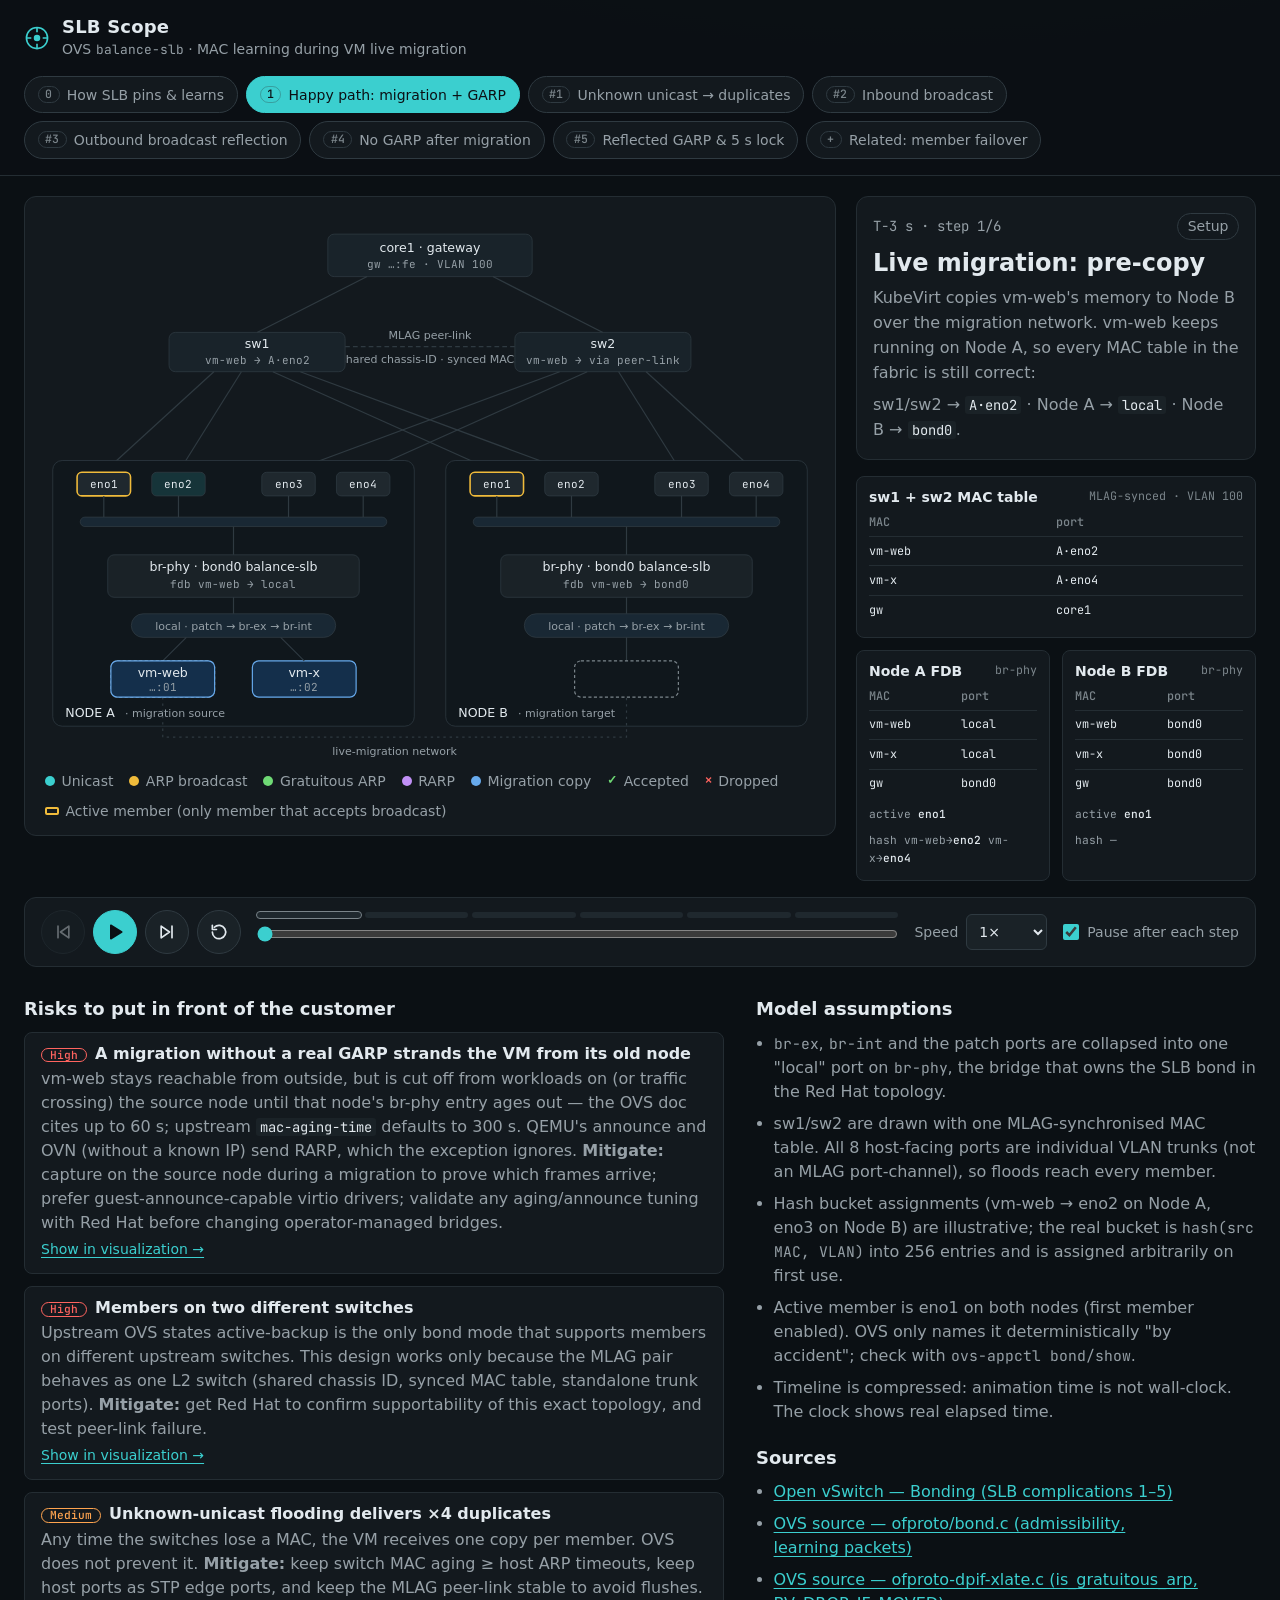
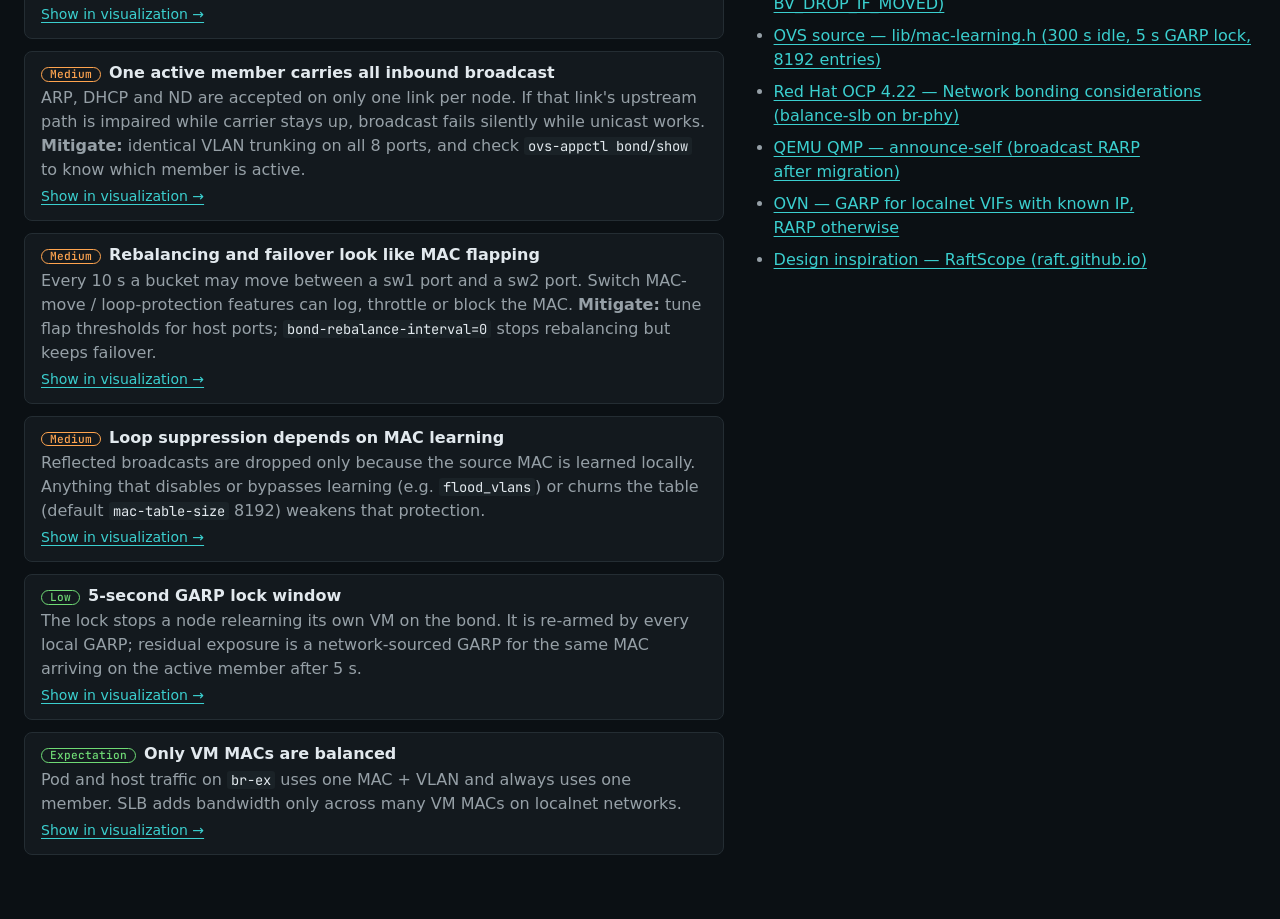
==== index.html @ 4802da5a "SLB Scope: OVS balance-slb MAC learning visualizer" ====
<!doctype html>
<html lang="en" data-theme="dark">
<head>
<meta charset="utf-8" />
<meta name="viewport" content="width=device-width, initial-scale=1" />
<title>SLB Scope — OVS balance-slb MAC learning during VM live migration</title>
<meta name="description" content="Step-through visualization of Open vSwitch balance-slb MAC learning across two MLAG switches and four bond members during a VM live migration, including every complication from the OVS bonding documentation." />
<link href="https://api.fontshare.com/v2/css?f[]=general-sans@400,500,600&display=swap" rel="stylesheet" />
<link rel="preconnect" href="https://fonts.googleapis.com" />
<link rel="preconnect" href="https://fonts.gstatic.com" crossorigin />
<link href="https://fonts.googleapis.com/css2?family=JetBrains+Mono:wght@400;500;600&display=swap" rel="stylesheet" />
<link rel="icon" href="data:," />
<link rel="stylesheet" href="./base.css" />
<link rel="stylesheet" href="./style.css" />
</head>
<body>
<a class="skip" href="#scope">Skip to visualization</a>
<header class="top">
  <div class="brand">
    <svg viewBox="0 0 32 32" width="26" height="26" aria-hidden="true"><circle cx="16" cy="16" r="13" fill="none" stroke="currentColor" stroke-width="2"/><circle cx="16" cy="16" r="4" fill="currentColor"/><path d="M16 3v6M16 23v6M3 16h6M23 16h6" stroke="currentColor" stroke-width="2"/></svg>
    <div>
      <div class="brand-name">SLB Scope</div>
      <div class="brand-sub">OVS <span class="mono">balance-slb</span> · MAC learning during VM live migration</div>
    </div>
  </div>
  <nav class="scen" id="scenarios" aria-label="Scenarios"></nav>
</header>

<main id="scope">
  <section class="stage">
    <div class="canvas-wrap">
      <div class="whatif" id="whatif" hidden>Hypothetical — what would happen without this safeguard</div>
      <svg id="topo" viewBox="0 0 1000 704" role="img" aria-labelledby="topoTitle">
        <title id="topoTitle">Two OpenShift nodes, each with a four-member OVS balance-slb bond. eno1 and eno2 connect to sw1, eno3 and eno4 connect to sw2. sw1 and sw2 are an MLAG pair uplinked to core1.</title>
        <g id="static"></g>
        <g id="dyn"></g>
      </svg>
      <div class="legend" aria-label="Legend">
        <span><i class="dot k-uni"></i>Unicast</span>
        <span><i class="dot k-bcast"></i>ARP broadcast</span>
        <span><i class="dot k-garp"></i>Gratuitous ARP</span>
        <span><i class="dot k-rarp"></i>RARP</span>
        <span><i class="dot k-mig"></i>Migration copy</span>
        <span><i class="mk ok">✓</i>Accepted</span>
        <span><i class="mk drop">✕</i>Dropped</span>
        <span><i class="act"></i>Active member (only member that accepts broadcast)</span>
      </div>
    </div>

    <aside class="side">
      <div class="narr" aria-live="polite">
        <div class="narr-head">
          <span class="clock mono" id="clock">T+0.000 s</span>
          <span class="docref" id="docref"></span>
        </div>
        <h2 id="stepTitle">—</h2>
        <div id="stepBody" class="stepBody"></div>
        <div id="decision" class="decision"></div>
      </div>
      <div class="tables" id="tables"></div>
    </aside>
  </section>

  <section class="transport" aria-label="Playback controls">
    <div class="btns">
      <button id="prev" class="ib" aria-label="Previous step" title="Previous step (←)"><svg viewBox="0 0 24 24"><path d="M6 5v14M19 5l-10 7 10 7z"/></svg></button>
      <button id="play" class="ib main" aria-label="Play" title="Play / pause (space)"><svg viewBox="0 0 24 24" id="playIcon"><path d="M7 4l13 8-13 8z"/></svg></button>
      <button id="next" class="ib" aria-label="Next step" title="Next step (→)"><svg viewBox="0 0 24 24"><path d="M18 5v14M5 5l10 7-10 7z"/></svg></button>
      <button id="restart" class="ib" aria-label="Restart scenario" title="Restart"><svg viewBox="0 0 24 24"><path d="M4 12a8 8 0 1 0 2.4-5.7M4 4v5h5"/></svg></button>
    </div>
    <div class="track-wrap">
      <div class="track" id="track"></div>
      <input type="range" id="scrub" min="0" max="1000" value="0" step="1" aria-label="Timeline" />
    </div>
    <div class="opts">
      <label class="sel"><span>Speed</span>
        <select id="speed"><option value="0.25">0.25×</option><option value="0.5">0.5×</option><option value="1" selected>1×</option><option value="2">2×</option></select>
      </label>
      <label class="chk"><input type="checkbox" id="hold" checked /> <span>Pause after each step</span></label>
    </div>
  </section>

  <section class="below">
    <div class="below-grid">
      <div>
        <h3>Risks to put in front of the customer</h3>
        <div class="risks" id="risks"></div>
      </div>
      <div class="notes">
        <h3>Model assumptions</h3>
        <ul>
          <li><span class="mono">br-ex</span>, <span class="mono">br-int</span> and the patch ports are collapsed into one "local" port on <span class="mono">br-phy</span>, the bridge that owns the SLB bond in the Red Hat topology.</li>
          <li>sw1/sw2 are drawn with one MLAG-synchronised MAC table. All 8 host-facing ports are individual VLAN trunks (not an MLAG port-channel), so floods reach every member.</li>
          <li>Hash bucket assignments (vm-web → eno2 on Node A, eno3 on Node B) are illustrative; the real bucket is <span class="mono">hash(src MAC, VLAN)</span> into 256 entries and is assigned arbitrarily on first use.</li>
          <li>Active member is eno1 on both nodes (first member enabled). OVS only names it deterministically "by accident"; check with <span class="mono">ovs-appctl bond/show</span>.</li>
          <li>Timeline is compressed: animation time is not wall-clock. The clock shows real elapsed time.</li>
        </ul>
        <h3>Sources</h3>
        <ul class="src">
          <li><a href="https://docs.openvswitch.org/en/stable/topics/bonding/" target="_blank" rel="noopener noreferrer">Open vSwitch — Bonding (SLB complications 1–5)</a></li>
          <li><a href="https://github.com/openvswitch/ovs/blob/master/ofproto/bond.c" target="_blank" rel="noopener noreferrer">OVS source — ofproto/bond.c (admissibility, learning packets)</a></li>
          <li><a href="https://github.com/openvswitch/ovs/blob/master/ofproto/ofproto-dpif-xlate.c" target="_blank" rel="noopener noreferrer">OVS source — ofproto-dpif-xlate.c (is_gratuitous_arp, BV_DROP_IF_MOVED)</a></li>
          <li><a href="https://github.com/openvswitch/ovs/blob/master/lib/mac-learning.h" target="_blank" rel="noopener noreferrer">OVS source — lib/mac-learning.h (300 s idle, 5 s GARP lock, 8192 entries)</a></li>
          <li><a href="https://docs.redhat.com/en/documentation/openshift_container_platform/4.22/html/advanced_networking/network-bonding-considerations" target="_blank" rel="noopener noreferrer">Red Hat OCP 4.22 — Network bonding considerations (balance-slb on br-phy)</a></li>
          <li><a href="https://www.qemu.org/docs/master/interop/qemu-qmp-ref.html" target="_blank" rel="noopener noreferrer">QEMU QMP — announce-self (broadcast RARP after migration)</a></li>
          <li><a href="https://mail.openvswitch.org/pipermail/ovs-dev/2019-September/362322.html" target="_blank" rel="noopener noreferrer">OVN — GARP for localnet VIFs with known IP, RARP otherwise</a></li>
          <li><a href="https://raft.github.io/" target="_blank" rel="noopener noreferrer">Design inspiration — RaftScope (raft.github.io)</a></li>
        </ul>
      </div>
    </div>
  </section>
</main>
<script src="./app.js"></script>
</body>
</html>
---- base.css ----
/* base.css */
*,
*::before,
*::after {
  box-sizing: border-box;
  margin: 0;
  padding: 0;
}

html {
  -moz-text-size-adjust: none;
  -webkit-text-size-adjust: none;
  text-size-adjust: none;
  -webkit-font-smoothing: antialiased;
  -moz-osx-font-smoothing: grayscale;
  text-rendering: optimizeLegibility;
  scroll-behavior: smooth;
  hanging-punctuation: first last;
  scroll-padding-top: var(--space-16);
}

body {
  min-height: 100dvh;
  line-height: 1.6;
  font-family: var(--font-body, sans-serif);
  font-size: var(--text-base);
  color: var(--color-text);
  background-color: var(--color-bg);
}

img,
picture,
video,
canvas,
svg {
  display: block;
  max-width: 100%;
  height: auto;
}
ul[role='list'],
ol[role='list'] {
  list-style: none;
}
input,
button,
textarea,
select {
  font: inherit;
  color: inherit;
}

h1,
h2,
h3,
h4,
h5,
h6 {
  text-wrap: balance;
  line-height: 1.15;
}
p,
li,
figcaption {
  text-wrap: pretty;
  max-width: 72ch;
}

::selection {
  background: oklch(from var(--color-primary) l c h / 0.25);
  color: var(--color-text);
}

:focus-visible {
  outline: 2px solid var(--color-primary);
  outline-offset: 3px;
  border-radius: var(--radius-sm);
}

@media (prefers-reduced-motion: reduce) {
  *,
  *::before,
  *::after {
    animation-duration: 0.01ms !important;
    animation-iteration-count: 1 !important;
    transition-duration: 0.01ms !important;
    scroll-behavior: auto !important;
  }
}

button {
  cursor: pointer;
  background: none;
  border: none;
}
table {
  border-collapse: collapse;
  width: 100%;
}

/* Interactive elements: animate hover/focus transitions.
   Only clickable elements get hover states — see `shared/03-motion.md`.
   Never add :hover styles to non-interactive elements. */
a,
button,
[role='button'],
[role='link'],
input,
textarea,
select {
  transition:
    color var(--transition-interactive),
    background var(--transition-interactive),
    border-color var(--transition-interactive),
    box-shadow var(--transition-interactive);
}

.sr-only {
  position: absolute;
  width: 1px;
  height: 1px;
  padding: 0;
  margin: -1px;
  overflow: hidden;
  clip: rect(0, 0, 0, 0);
  white-space: nowrap;
  border-width: 0;
}
---- style.css ----
:root {
  --text-xs: clamp(0.75rem, 0.7rem + 0.25vw, 0.875rem);
  --text-sm: clamp(0.875rem, 0.8rem + 0.35vw, 1rem);
  --text-base: clamp(1rem, 0.95rem + 0.25vw, 1.125rem);
  --text-lg: clamp(1.125rem, 1rem + 0.75vw, 1.5rem);
  --text-xl: clamp(1.5rem, 1.2rem + 1.25vw, 2.25rem);

  --space-1: 0.25rem; --space-2: 0.5rem; --space-3: 0.75rem; --space-4: 1rem;
  --space-5: 1.25rem; --space-6: 1.5rem; --space-8: 2rem; --space-10: 2.5rem;
  --space-12: 3rem; --space-16: 4rem;

  --radius-sm: 0.375rem; --radius-md: 0.5rem; --radius-lg: 0.75rem; --radius-full: 9999px;
  --transition-interactive: 180ms cubic-bezier(0.16, 1, 0.3, 1);

  --font-body: 'General Sans', 'Inter', system-ui, sans-serif;
  --font-mono: 'JetBrains Mono', ui-monospace, 'SF Mono', Menlo, monospace;
}

[data-theme='dark'], :root {
  /* Graphite scope palette */
  --color-bg: oklch(0.17 0.012 240);
  --color-surface: oklch(0.21 0.014 240);
  --color-surface-2: oklch(0.245 0.016 240);
  --color-surface-offset: oklch(0.27 0.018 240);
  --color-border: oklch(0.34 0.02 240);
  --color-divider: oklch(0.29 0.016 240);
  --color-text: oklch(0.93 0.01 240);
  --color-text-muted: oklch(0.70 0.015 240);
  --color-text-faint: oklch(0.61 0.015 240);
  --color-text-inverse: oklch(0.17 0.012 240);

  --color-primary: oklch(0.78 0.12 195);        /* unicast teal */
  --color-primary-highlight: oklch(0.78 0.12 195 / 0.16);
  --color-bcast: oklch(0.82 0.15 85);           /* ARP broadcast gold */
  --color-garp: oklch(0.80 0.17 145);           /* gratuitous ARP green */
  --color-rarp: oklch(0.74 0.15 305);           /* RARP violet */
  --color-mig: oklch(0.72 0.12 250);            /* migration blue */
  --color-error: oklch(0.70 0.19 25);           /* drop red */
  --color-error-highlight: oklch(0.70 0.19 25 / 0.18);
  --color-success: var(--color-garp);
  --color-warning: oklch(0.80 0.15 60);

  --shadow-sm: 0 1px 2px oklch(0 0 0 / 0.3);
  --shadow-md: 0 6px 20px oklch(0 0 0 / 0.35);
}

html { color-scheme: dark; }
body {
  background:
    radial-gradient(1200px 500px at 70% -10%, oklch(0.26 0.03 220 / 0.6), transparent 60%),
    var(--color-bg);
  color: var(--color-text);
  font-family: var(--font-body);
  font-size: var(--text-base);
}
.mono { font-family: var(--font-mono); font-size: 0.92em; }
.skip { position: absolute; left: -999px; top: 0; background: var(--color-primary); color: var(--color-text-inverse); padding: var(--space-2) var(--space-3); }
.skip:focus { left: var(--space-3); top: var(--space-3); z-index: 10; }

/* ---------- Header ---------- */
.top {
  display: flex; flex-wrap: wrap; align-items: center; gap: var(--space-4) var(--space-8);
  padding: var(--space-4) var(--space-6);
  border-bottom: 1px solid var(--color-divider);
  background: color-mix(in oklab, var(--color-bg) 85%, transparent);
}
.brand { display: flex; align-items: center; gap: var(--space-3); color: var(--color-text); }
.brand svg { color: var(--color-primary); flex: none; }
.brand-name { font-weight: 600; font-size: var(--text-base); letter-spacing: 0.01em; line-height: 1.2; }
.brand-sub { font-size: var(--text-xs); color: var(--color-text-muted); }
.scen { display: flex; flex-wrap: wrap; gap: var(--space-2); margin-left: auto; }
.scen button {
  font: inherit; font-size: var(--text-xs); font-weight: 500;
  color: var(--color-text-muted); background: var(--color-surface);
  border: 1px solid var(--color-border); border-radius: var(--radius-full);
  padding: 0.4rem 0.8rem; cursor: pointer; display: inline-flex; align-items: center; gap: 0.45rem;
  transition: background var(--transition-interactive), color var(--transition-interactive), border-color var(--transition-interactive);
  min-height: 36px;
}
.scen button .n {
  font-family: var(--font-mono); font-size: 0.72rem; color: var(--color-text-faint);
  border: 1px solid var(--color-border); border-radius: var(--radius-full); padding: 0 0.4rem; line-height: 1.3;
}
.scen button:hover { color: var(--color-text); border-color: var(--color-text-faint); }
.scen button[aria-pressed='true'] { color: var(--color-text-inverse); background: var(--color-primary); border-color: var(--color-primary); }
.scen button[aria-pressed='true'] .n { color: var(--color-text-inverse); border-color: oklch(0.3 0 0 / 0.3); }
.scen button.bad[aria-pressed='true'] { background: var(--color-warning); border-color: var(--color-warning); }
.scen button:focus-visible, .ib:focus-visible, select:focus-visible, input:focus-visible { outline: 2px solid var(--color-primary); outline-offset: 2px; }

/* ---------- Stage ---------- */
main { max-width: 1480px; margin: 0 auto; padding: var(--space-5) var(--space-6) var(--space-16); }
.stage { display: grid; grid-template-columns: minmax(0, 1fr) minmax(320px, 400px); gap: var(--space-5); align-items: start; }
.canvas-wrap { position: relative; background: var(--color-surface); border: 1px solid var(--color-divider); border-radius: var(--radius-lg); padding: var(--space-3); }
#topo { display: block; width: 100%; height: auto; }
.whatif {
  position: absolute; top: var(--space-3); left: 50%; transform: translateX(-50%);
  font-size: var(--text-xs); font-weight: 500; color: var(--color-warning);
  background: color-mix(in oklab, var(--color-warning) 14%, var(--color-surface));
  border: 1px dashed var(--color-warning); border-radius: var(--radius-full); padding: 0.25rem 0.75rem; z-index: 2;
}
.legend { display: flex; flex-wrap: wrap; gap: var(--space-2) var(--space-4); padding: var(--space-2) var(--space-2) 0; font-size: var(--text-xs); color: var(--color-text-muted); }
.legend span { display: inline-flex; align-items: center; gap: 0.4rem; }
.legend .dot { width: 10px; height: 10px; border-radius: 50%; display: inline-block; }
.k-uni { background: var(--color-primary); } .k-bcast { background: var(--color-bcast); } .k-garp { background: var(--color-garp); } .k-rarp { background: var(--color-rarp); } .k-mig { background: var(--color-mig); }
.legend .mk { font-style: normal; font-family: var(--font-mono); font-weight: 600; font-size: 0.75rem; }
.mk.ok { color: var(--color-garp); } .mk.drop { color: var(--color-error); }
.legend .act { width: 14px; height: 8px; border-radius: 2px; border: 2px solid var(--color-bcast); display: inline-block; }

/* SVG */
#topo text { font-family: var(--font-body); fill: var(--color-text); }
#topo .lbl { font-size: 16px; font-weight: 500; }
#topo .sub { font-size: 14px; fill: var(--color-text-muted); }
#topo .mono { font-family: var(--font-mono); font-size: 14px; }
#topo .box { fill: var(--color-surface-2); stroke: var(--color-border); stroke-width: 1; }
#topo .host { fill: oklch(0.2 0.014 240); stroke: var(--color-border); stroke-width: 1; }
#topo .sw { fill: oklch(0.25 0.02 240); stroke: var(--color-border); }
#topo .link { stroke: var(--color-border); stroke-width: 1.5; fill: none; }
#topo .link.hot { stroke: var(--color-text-faint); }
#topo .nic { fill: var(--color-surface-offset); stroke: var(--color-border); }
#topo .nic.active { stroke: var(--color-bcast); stroke-width: 2; }
#topo .nic.hashed { fill: var(--color-primary-highlight); }
#topo .nic.down { stroke: var(--color-error); stroke-dasharray: 3 2; fill: var(--color-error-highlight); }
#topo .fdbport { fill: oklch(0.27 0.03 240); stroke: var(--color-border); }
#topo .vm { fill: oklch(0.3 0.06 250); stroke: var(--color-mig); stroke-width: 1.5; }
#topo .vm.ghost { fill: none; stroke: var(--color-text-faint); stroke-dasharray: 4 3; }
#topo .frame { stroke: oklch(0.1 0 0 / 0.5); stroke-width: 1; }
#topo .frame.uni { fill: var(--color-primary); } #topo .frame.bcast { fill: var(--color-bcast); } #topo .frame.garp { fill: var(--color-garp); } #topo .frame.rarp { fill: var(--color-rarp); } #topo .frame.mig { fill: var(--color-mig); }
#topo .mark { font-family: var(--font-mono); font-weight: 600; font-size: 15px; }
#topo .mark.ok { fill: var(--color-garp); } #topo .mark.drop { fill: var(--color-error); }
#topo .markbg { fill: var(--color-surface); stroke-width: 1; }
#topo .markbg.ok { stroke: var(--color-garp); } #topo .markbg.drop { stroke: var(--color-error); }
#topo .callout { font-size: 14px; fill: var(--color-text-muted); }
#topo .pulse { fill: none; stroke-width: 2; opacity: 0; }
#topo .flash { animation: flash 900ms ease-out 1; }
@keyframes flash { 0% { fill-opacity: 0.9; } 100% { fill-opacity: 0; } }

/* ---------- Side panel ---------- */
.side { display: flex; flex-direction: column; gap: var(--space-4); position: sticky; top: var(--space-4); }
.narr { background: var(--color-surface); border: 1px solid var(--color-divider); border-radius: var(--radius-lg); padding: var(--space-4); min-height: 190px; }
.narr-head { display: flex; justify-content: space-between; align-items: center; gap: var(--space-3); margin-bottom: var(--space-2); }
.clock { font-size: var(--text-xs); color: var(--color-text-muted); font-variant-numeric: tabular-nums; }
.docref { font-size: var(--text-xs); color: var(--color-text-muted); border: 1px solid var(--color-border); border-radius: var(--radius-full); padding: 0.1rem 0.6rem; white-space: nowrap; }
.docref:empty { display: none; }
.narr h2 { font-size: var(--text-lg); font-weight: 600; line-height: 1.25; margin-bottom: var(--space-2); }
.stepBody { font-size: var(--text-sm); color: var(--color-text-muted); line-height: 1.55; }
.stepBody p + p { margin-top: var(--space-2); }
.stepBody code, .decision code, .risk code, .tbl code { font-family: var(--font-mono); font-size: 0.86em; color: var(--color-text); background: var(--color-surface-2); padding: 0 0.3em; border-radius: 3px; }
.decision { margin-top: var(--space-3); display: grid; gap: var(--space-2); }
.decision:empty { display: none; }
.dec { font-size: var(--text-xs); border-left: 3px solid var(--color-border); padding: var(--space-1) var(--space-3); color: var(--color-text-muted); background: var(--color-surface-2); border-radius: 0 var(--radius-sm) var(--radius-sm) 0; }
.dec b { color: var(--color-text); font-weight: 600; }
.dec.ok { border-left-color: var(--color-garp); } .dec.drop { border-left-color: var(--color-error); } .dec.warn { border-left-color: var(--color-warning); }

.tables { display: grid; grid-template-columns: 1fr 1fr; gap: var(--space-3); }
.tbl { background: var(--color-surface); border: 1px solid var(--color-divider); border-radius: var(--radius-md); padding: var(--space-3); font-size: var(--text-xs); }
.tbl.sw { grid-column: 1 / -1; }
.tbl h4 { font-size: var(--text-xs); font-weight: 600; color: var(--color-text); display: flex; justify-content: space-between; gap: var(--space-2); margin-bottom: var(--space-2); }
.tbl h4 small { font-weight: 400; color: var(--color-text-faint); font-family: var(--font-mono); }
.tbl table { width: 100%; border-collapse: collapse; font-family: var(--font-mono); font-size: 0.74rem; }
.tbl th { text-align: left; color: var(--color-text-faint); font-weight: 500; padding: 0 0 var(--space-1); border-bottom: 1px solid var(--color-divider); }
.tbl td { padding: 0.3rem 0; border-bottom: 1px solid var(--color-divider); color: var(--color-text); vertical-align: top; white-space: nowrap; }
.tbl tr:last-child td { border-bottom: 0; }
.tbl td .flag { display: inline-block; font-size: 0.62rem; padding: 0 0.3rem; border-radius: 3px; margin-left: 0.3rem; border: 1px solid; vertical-align: middle; }
.flag.lock { color: var(--color-garp); border-color: var(--color-garp); }
.flag.stale { color: var(--color-warning); border-color: var(--color-warning); }
.flag.wrong { color: var(--color-error); border-color: var(--color-error); }
.flag.new { color: var(--color-primary); border-color: var(--color-primary); }
.tbl .meta { display: flex; gap: var(--space-3); color: var(--color-text-muted); margin-top: var(--space-2); font-family: var(--font-mono); font-size: 0.7rem; flex-wrap: wrap; }
.tbl .meta b { color: var(--color-text); font-weight: 500; }
.tbl tr.changed td { animation: rowflash 1200ms ease-out 1; }
@keyframes rowflash { 0% { background: var(--color-primary-highlight); } 100% { background: transparent; } }

/* ---------- Transport ---------- */
.transport { margin-top: var(--space-4); display: grid; grid-template-columns: auto 1fr auto; gap: var(--space-4); align-items: center; background: var(--color-surface); border: 1px solid var(--color-divider); border-radius: var(--radius-lg); padding: var(--space-3) var(--space-4); }
.btns { display: flex; gap: var(--space-2); }
.ib { width: 44px; height: 44px; border-radius: var(--radius-full); border: 1px solid var(--color-border); background: var(--color-surface-2); color: var(--color-text); cursor: pointer; display: inline-grid; place-items: center; transition: background var(--transition-interactive), transform var(--transition-interactive); }
.ib svg { width: 20px; height: 20px; fill: none; stroke: currentColor; stroke-width: 2; stroke-linecap: round; stroke-linejoin: round; }
.ib.main { background: var(--color-primary); color: var(--color-text-inverse); border-color: var(--color-primary); }
.ib.main svg { fill: currentColor; }
.ib:hover { background: var(--color-surface-offset); } .ib.main:hover { background: color-mix(in oklab, var(--color-primary) 85%, white); }
.ib:active { transform: scale(0.96); }
.ib:disabled { opacity: 0.4; cursor: default; }
.track-wrap { position: relative; min-width: 0; }
.track { display: flex; gap: 4px; margin-bottom: 6px; }
.track span { flex: 1; height: 6px; border-radius: 3px; background: var(--color-surface-offset); position: relative; overflow: hidden; cursor: pointer; }
.track span i { position: absolute; inset: 0; width: 0; background: var(--color-primary); transition: width 120ms linear; }
.track span.bad i { background: var(--color-warning); }
.track span.cur { outline: 1px solid var(--color-text-faint); }
#scrub { width: 100%; accent-color: var(--color-primary); margin: 0; height: 20px; }
.opts { display: flex; gap: var(--space-4); align-items: center; font-size: var(--text-xs); color: var(--color-text-muted); }
.opts select { font: inherit; color: var(--color-text); background: var(--color-surface-2); border: 1px solid var(--color-border); border-radius: var(--radius-sm); padding: 0.35rem 0.5rem; min-height: 36px; }
.opts .sel { display: inline-flex; align-items: center; gap: var(--space-2); }
.chk { display: inline-flex; align-items: center; gap: var(--space-2); cursor: pointer; }
.chk input { accent-color: var(--color-primary); width: 16px; height: 16px; }

/* ---------- Below ---------- */
.below { margin-top: var(--space-8); }
.below h3 { font-size: var(--text-base); font-weight: 600; margin-bottom: var(--space-3); }
.below-grid { display: grid; grid-template-columns: minmax(0, 1.4fr) minmax(0, 1fr); gap: var(--space-8); }
.risks { display: grid; gap: var(--space-3); }
.risk { background: var(--color-surface); border: 1px solid var(--color-divider); border-radius: var(--radius-md); padding: var(--space-3) var(--space-4); font-size: var(--text-sm); color: var(--color-text-muted); line-height: 1.5; }
.risk h4 { font-size: var(--text-sm); font-weight: 600; color: var(--color-text); display: flex; gap: var(--space-2); align-items: baseline; margin-bottom: var(--space-1); flex-wrap: wrap; }
.risk h4 .pill { font-family: var(--font-mono); font-size: 0.7rem; font-weight: 500; color: var(--color-warning); border: 1px solid var(--color-warning); border-radius: var(--radius-full); padding: 0 0.5rem; }
.risk h4 .pill.sev { color: var(--color-error); border-color: var(--color-error); }
.risk h4 .pill.ok { color: var(--color-garp); border-color: var(--color-garp); }
.risk .jump { font: inherit; font-size: var(--text-xs); color: var(--color-primary); background: none; border: 0; padding: 0; cursor: pointer; text-decoration: underline; text-underline-offset: 3px; margin-top: var(--space-1); }
.notes ul { padding-left: 1.1rem; font-size: var(--text-sm); color: var(--color-text-muted); line-height: 1.5; display: grid; gap: var(--space-2); margin-bottom: var(--space-6); }
.notes a { color: var(--color-primary); text-decoration: underline; text-underline-offset: 3px; }
.src li { word-break: break-word; }

@media (max-width: 1100px) {
  .stage { grid-template-columns: 1fr; }
  .side { position: static; }
  .below-grid { grid-template-columns: 1fr; }
}
@media (max-width: 720px) {
  main { padding: var(--space-4) var(--space-3) var(--space-12); }
  .top { padding: var(--space-3); }
  .scen { margin-left: 0; }
  .transport { grid-template-columns: 1fr; }
  .opts { justify-content: space-between; }
  .tables { grid-template-columns: 1fr; }
  .tbl.sw { grid-column: auto; }
}
@media (prefers-reduced-motion: reduce) {
  .ib, .scen button { transition: none; }
}
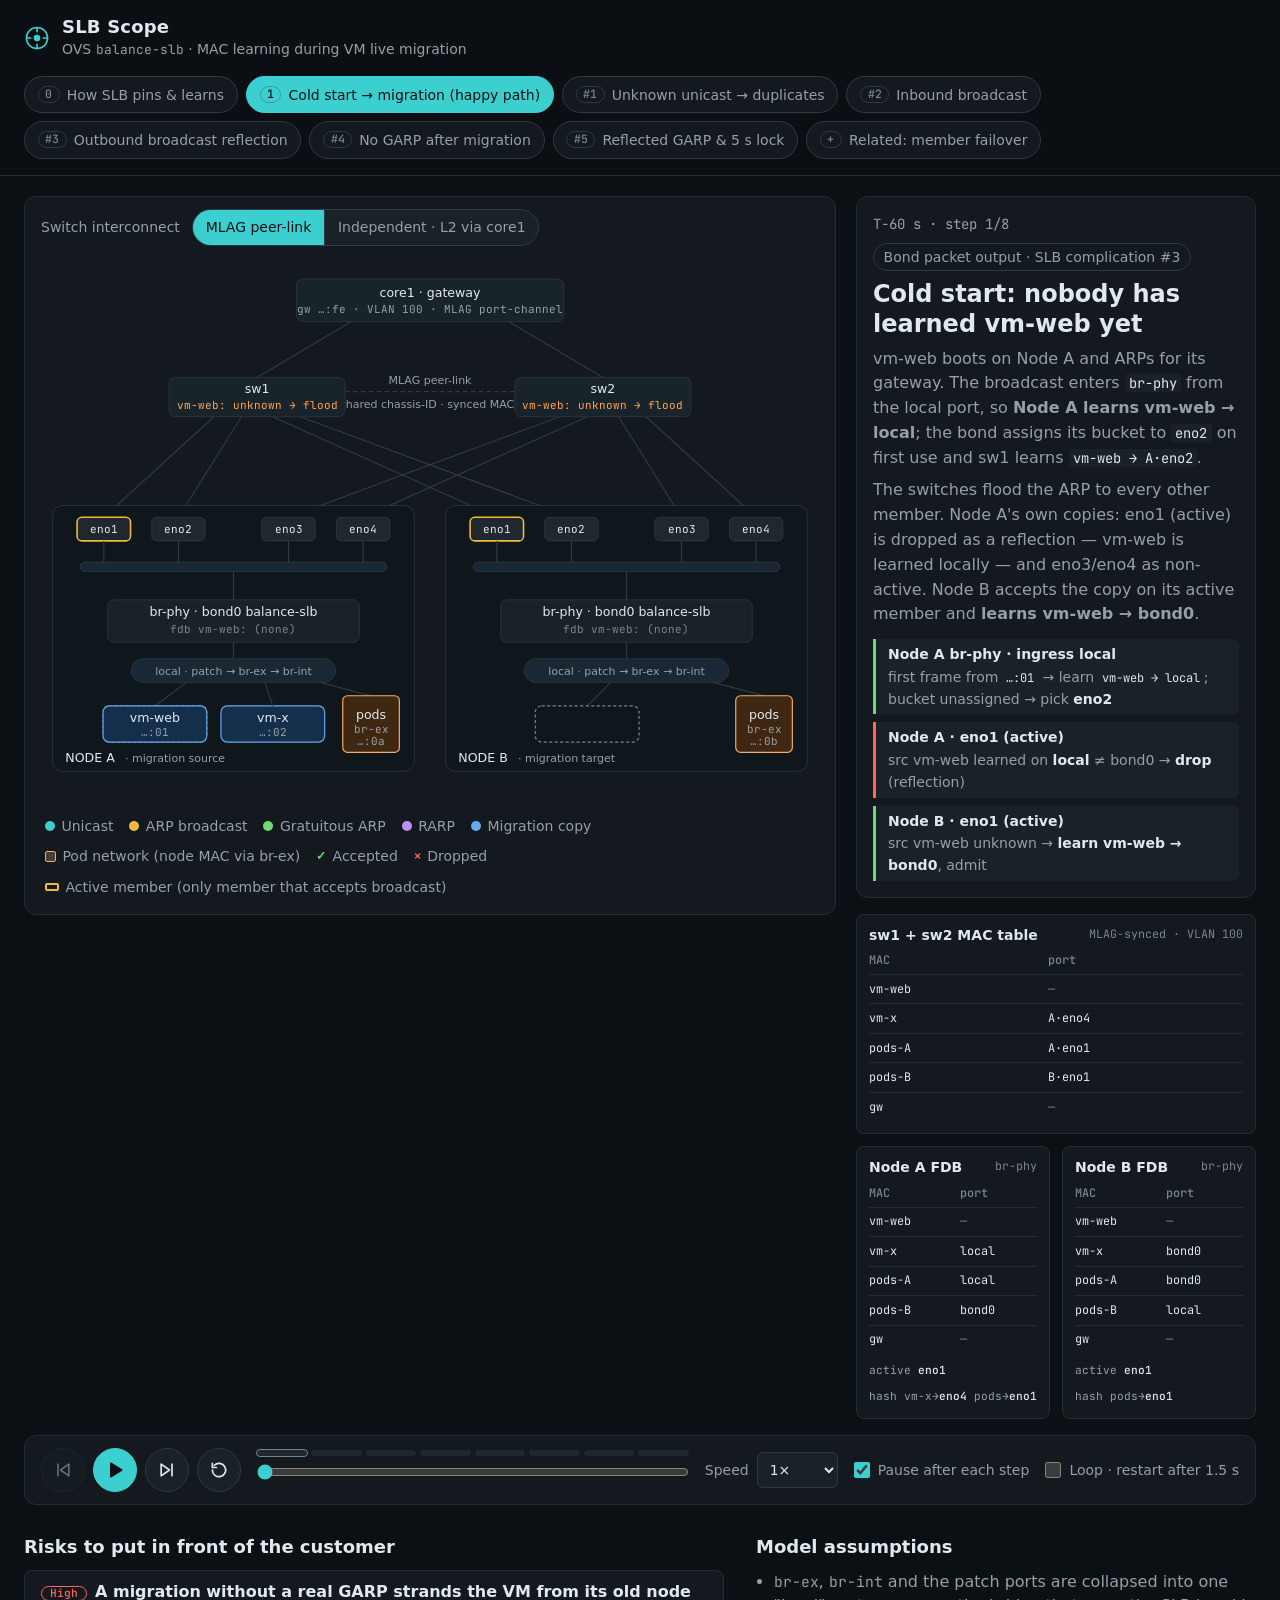
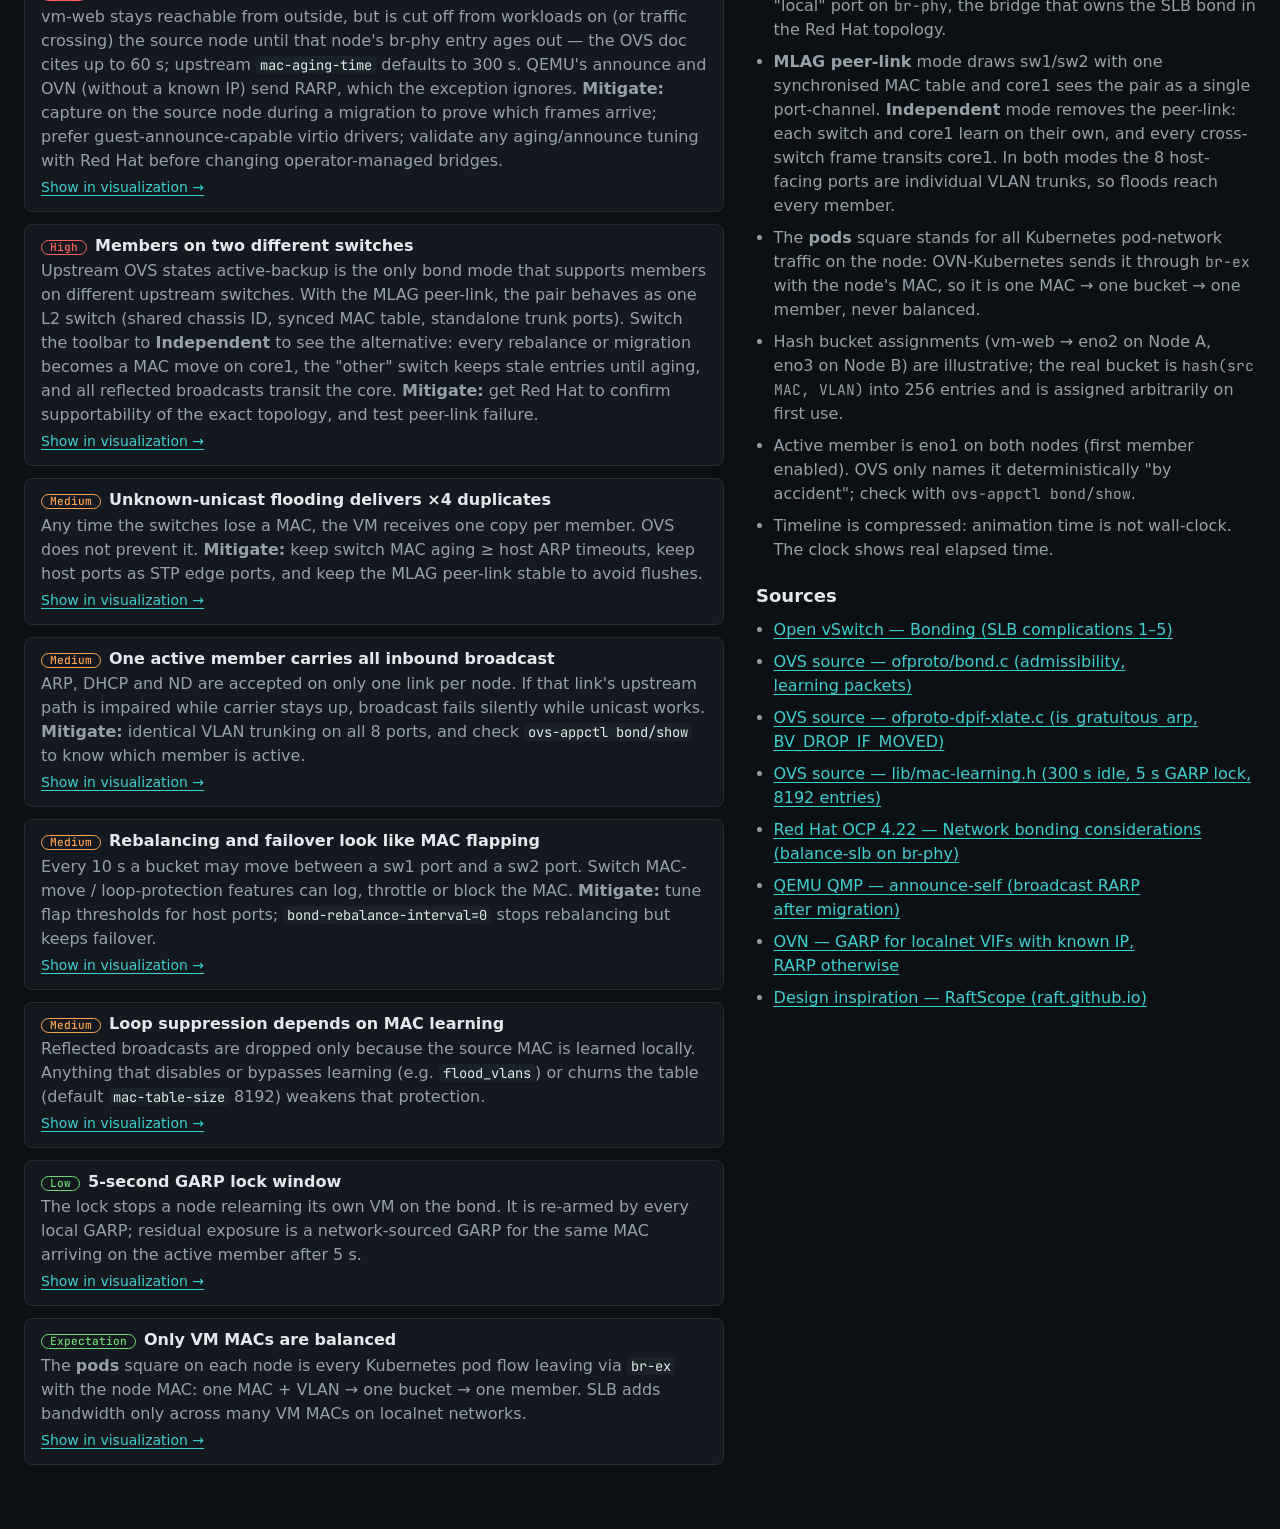
==== commit 33d73490: "Add switch-interconnect toggle (MLAG vs independent via core1), loop option, pod-network squares, co" ====
--- a/index.html
+++ b/index.html
@@ -29,7 +29,14 @@
 <main id="scope">
   <section class="stage">
     <div class="canvas-wrap">
-      <div class="whatif" id="whatif" hidden>Hypothetical — what would happen without this safeguard</div>
+      <div class="toolbar">
+        <span class="tb-label">Switch interconnect</span>
+        <div class="seg" role="group" aria-label="Switch interconnect mode" id="modeSeg">
+          <button type="button" data-mode="mlag" aria-pressed="true">MLAG peer-link</button>
+          <button type="button" data-mode="indep" aria-pressed="false">Independent · L2 via core1</button>
+        </div>
+      </div>
+      <div class="whatif" id="whatif" hidden>Hypothetical</div>
       <svg id="topo" viewBox="0 0 1000 704" role="img" aria-labelledby="topoTitle">
         <title id="topoTitle">Two OpenShift nodes, each with a four-member OVS balance-slb bond. eno1 and eno2 connect to sw1, eno3 and eno4 connect to sw2. sw1 and sw2 are an MLAG pair uplinked to core1.</title>
         <g id="static"></g>
@@ -41,6 +48,7 @@
         <span><i class="dot k-garp"></i>Gratuitous ARP</span>
         <span><i class="dot k-rarp"></i>RARP</span>
         <span><i class="dot k-mig"></i>Migration copy</span>
+        <span><i class="sq"></i>Pod network (node MAC via br-ex)</span>
         <span><i class="mk ok">✓</i>Accepted</span>
         <span><i class="mk drop">✕</i>Dropped</span>
         <span><i class="act"></i>Active member (only member that accepts broadcast)</span>
@@ -77,6 +85,7 @@
         <select id="speed"><option value="0.25">0.25×</option><option value="0.5">0.5×</option><option value="1" selected>1×</option><option value="2">2×</option></select>
       </label>
       <label class="chk"><input type="checkbox" id="hold" checked /> <span>Pause after each step</span></label>
+      <label class="chk"><input type="checkbox" id="loop" /> <span>Loop · restart after 1.5 s</span></label>
     </div>
   </section>
 
@@ -90,7 +99,8 @@
         <h3>Model assumptions</h3>
         <ul>
           <li><span class="mono">br-ex</span>, <span class="mono">br-int</span> and the patch ports are collapsed into one "local" port on <span class="mono">br-phy</span>, the bridge that owns the SLB bond in the Red Hat topology.</li>
-          <li>sw1/sw2 are drawn with one MLAG-synchronised MAC table. All 8 host-facing ports are individual VLAN trunks (not an MLAG port-channel), so floods reach every member.</li>
+          <li><b>MLAG peer-link</b> mode draws sw1/sw2 with one synchronised MAC table and core1 sees the pair as a single port-channel. <b>Independent</b> mode removes the peer-link: each switch and core1 learn on their own, and every cross-switch frame transits core1. In both modes the 8 host-facing ports are individual VLAN trunks, so floods reach every member.</li>
+          <li>The <b>pods</b> square stands for all Kubernetes pod-network traffic on the node: OVN-Kubernetes sends it through <span class="mono">br-ex</span> with the node's MAC, so it is one MAC → one bucket → one member, never balanced.</li>
           <li>Hash bucket assignments (vm-web → eno2 on Node A, eno3 on Node B) are illustrative; the real bucket is <span class="mono">hash(src MAC, VLAN)</span> into 256 entries and is assigned arbitrarily on first use.</li>
           <li>Active member is eno1 on both nodes (first member enabled). OVS only names it deterministically "by accident"; check with <span class="mono">ovs-appctl bond/show</span>.</li>
           <li>Timeline is compressed: animation time is not wall-clock. The clock shows real elapsed time.</li>
--- a/style.css
+++ b/style.css
@@ -35,6 +35,7 @@
   --color-garp: oklch(0.80 0.17 145);           /* gratuitous ARP green */
   --color-rarp: oklch(0.74 0.15 305);           /* RARP violet */
   --color-mig: oklch(0.72 0.12 250);            /* migration blue */
+  --color-pod: oklch(0.80 0.12 60);             /* pod network amber */
   --color-error: oklch(0.70 0.19 25);           /* drop red */
   --color-error-highlight: oklch(0.70 0.19 25 / 0.18);
   --color-success: var(--color-garp);
@@ -92,13 +93,23 @@
 .stage { display: grid; grid-template-columns: minmax(0, 1fr) minmax(320px, 400px); gap: var(--space-5); align-items: start; }
 .canvas-wrap { position: relative; background: var(--color-surface); border: 1px solid var(--color-divider); border-radius: var(--radius-lg); padding: var(--space-3); }
 #topo { display: block; width: 100%; height: auto; }
+.toolbar { display: flex; align-items: center; gap: var(--space-3); padding: 0 var(--space-1) var(--space-2); flex-wrap: wrap; }
+.tb-label { font-size: var(--text-xs); color: var(--color-text-muted); }
+.seg { display: inline-flex; border: 1px solid var(--color-border); border-radius: var(--radius-full); overflow: hidden; background: var(--color-surface-2); }
+.seg button { font: inherit; font-size: var(--text-xs); font-weight: 500; color: var(--color-text-muted); background: transparent; border: 0; padding: 0.4rem 0.8rem; cursor: pointer; min-height: 34px; transition: background var(--transition-interactive), color var(--transition-interactive); }
+.seg button + button { border-left: 1px solid var(--color-border); }
+.seg button[aria-pressed='true'] { background: var(--color-primary); color: var(--color-text-inverse); }
+.seg button:hover:not([aria-pressed='true']) { color: var(--color-text); }
+.legend .sq { width: 11px; height: 11px; display: inline-block; border: 1.5px solid var(--color-pod); background: color-mix(in oklab, var(--color-pod) 25%, transparent); border-radius: 2px; }
+#topo .pod { fill: oklch(0.3 0.05 60); stroke: var(--color-pod); stroke-width: 1.5; }
+#topo .frame.pod { fill: var(--color-pod); }
 .whatif {
-  position: absolute; top: var(--space-3); left: 50%; transform: translateX(-50%);
+  position: absolute; top: 56px; left: 50%; transform: translateX(-50%);
   font-size: var(--text-xs); font-weight: 500; color: var(--color-warning);
   background: color-mix(in oklab, var(--color-warning) 14%, var(--color-surface));
   border: 1px dashed var(--color-warning); border-radius: var(--radius-full); padding: 0.25rem 0.75rem; z-index: 2;
 }
-.legend { display: flex; flex-wrap: wrap; gap: var(--space-2) var(--space-4); padding: var(--space-2) var(--space-2) 0; font-size: var(--text-xs); color: var(--color-text-muted); }
+.legend { display: flex; flex-wrap: wrap; gap: var(--space-2) var(--space-4); padding: var(--space-2) var(--space-2) var(--space-1); font-size: var(--text-xs); color: var(--color-text-muted); }
 .legend span { display: inline-flex; align-items: center; gap: 0.4rem; }
 .legend .dot { width: 10px; height: 10px; border-radius: 50%; display: inline-block; }
 .k-uni { background: var(--color-primary); } .k-bcast { background: var(--color-bcast); } .k-garp { background: var(--color-garp); } .k-rarp { background: var(--color-rarp); } .k-mig { background: var(--color-mig); }
@@ -137,7 +148,8 @@
 /* ---------- Side panel ---------- */
 .side { display: flex; flex-direction: column; gap: var(--space-4); position: sticky; top: var(--space-4); }
 .narr { background: var(--color-surface); border: 1px solid var(--color-divider); border-radius: var(--radius-lg); padding: var(--space-4); min-height: 190px; }
-.narr-head { display: flex; justify-content: space-between; align-items: center; gap: var(--space-3); margin-bottom: var(--space-2); }
+.narr-head { display: flex; flex-wrap: wrap; justify-content: space-between; align-items: center; gap: var(--space-2) var(--space-3); margin-bottom: var(--space-2); }
+.clock { white-space: nowrap; }
 .clock { font-size: var(--text-xs); color: var(--color-text-muted); font-variant-numeric: tabular-nums; }
 .docref { font-size: var(--text-xs); color: var(--color-text-muted); border: 1px solid var(--color-border); border-radius: var(--radius-full); padding: 0.1rem 0.6rem; white-space: nowrap; }
 .docref:empty { display: none; }
@@ -151,9 +163,11 @@
 .dec b { color: var(--color-text); font-weight: 600; }
 .dec.ok { border-left-color: var(--color-garp); } .dec.drop { border-left-color: var(--color-error); } .dec.warn { border-left-color: var(--color-warning); }
 
-.tables { display: grid; grid-template-columns: 1fr 1fr; gap: var(--space-3); }
-.tbl { background: var(--color-surface); border: 1px solid var(--color-divider); border-radius: var(--radius-md); padding: var(--space-3); font-size: var(--text-xs); }
+.tables { display: grid; grid-template-columns: minmax(0, 1fr) minmax(0, 1fr); gap: var(--space-3); min-width: 0; }
+.tbl { min-width: 0; overflow: hidden; background: var(--color-surface); border: 1px solid var(--color-divider); border-radius: var(--radius-md); padding: var(--space-3); font-size: var(--text-xs); }
 .tbl.sw { grid-column: 1 / -1; }
+.tbl td.moved { color: var(--color-warning); }
+.tbl th + th, .tbl td + td { padding-left: var(--space-2); }
 .tbl h4 { font-size: var(--text-xs); font-weight: 600; color: var(--color-text); display: flex; justify-content: space-between; gap: var(--space-2); margin-bottom: var(--space-2); }
 .tbl h4 small { font-weight: 400; color: var(--color-text-faint); font-family: var(--font-mono); }
 .tbl table { width: 100%; border-collapse: collapse; font-family: var(--font-mono); font-size: 0.74rem; }
@@ -167,6 +181,8 @@
 .flag.new { color: var(--color-primary); border-color: var(--color-primary); }
 .tbl .meta { display: flex; gap: var(--space-3); color: var(--color-text-muted); margin-top: var(--space-2); font-family: var(--font-mono); font-size: 0.7rem; flex-wrap: wrap; }
 .tbl .meta b { color: var(--color-text); font-weight: 500; }
+.tbl .meta span { white-space: nowrap; }
+.tbl .meta { flex-wrap: wrap; }
 .tbl tr.changed td { animation: rowflash 1200ms ease-out 1; }
 @keyframes rowflash { 0% { background: var(--color-primary-highlight); } 100% { background: transparent; } }
 
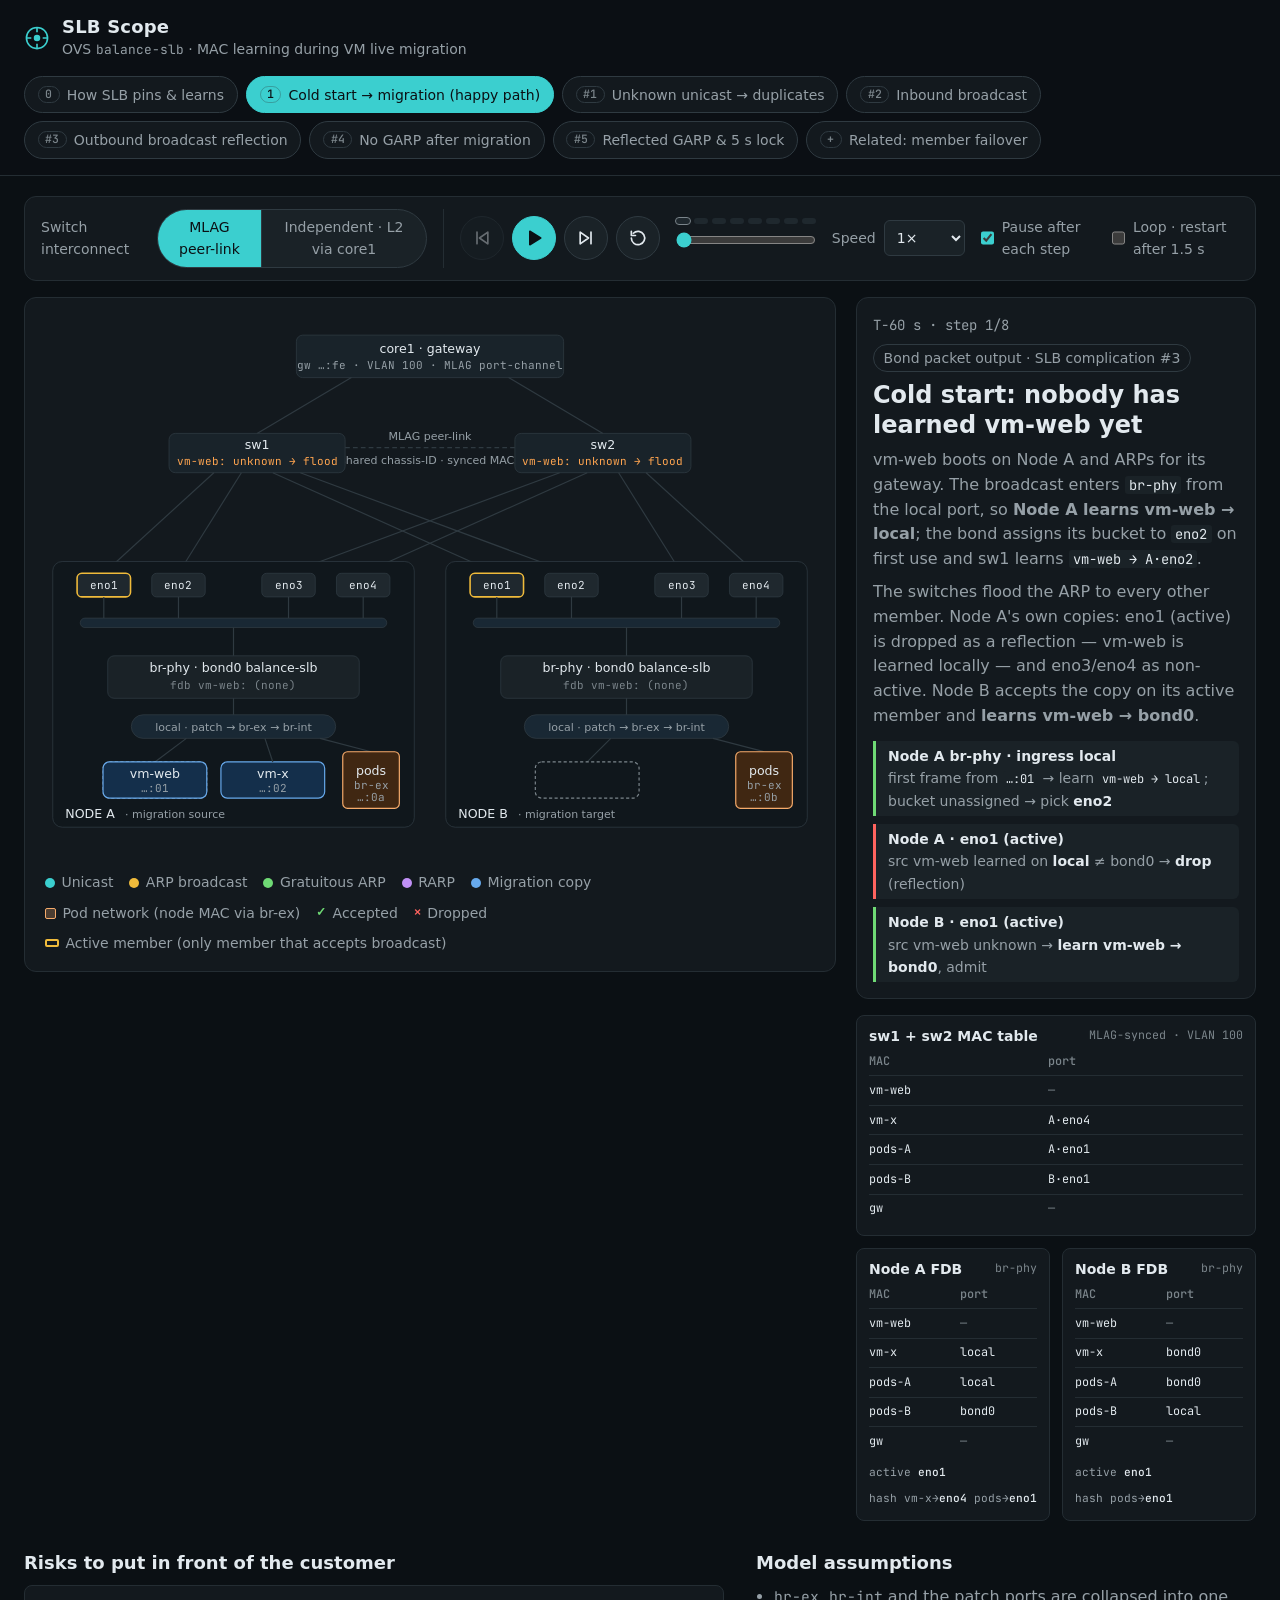
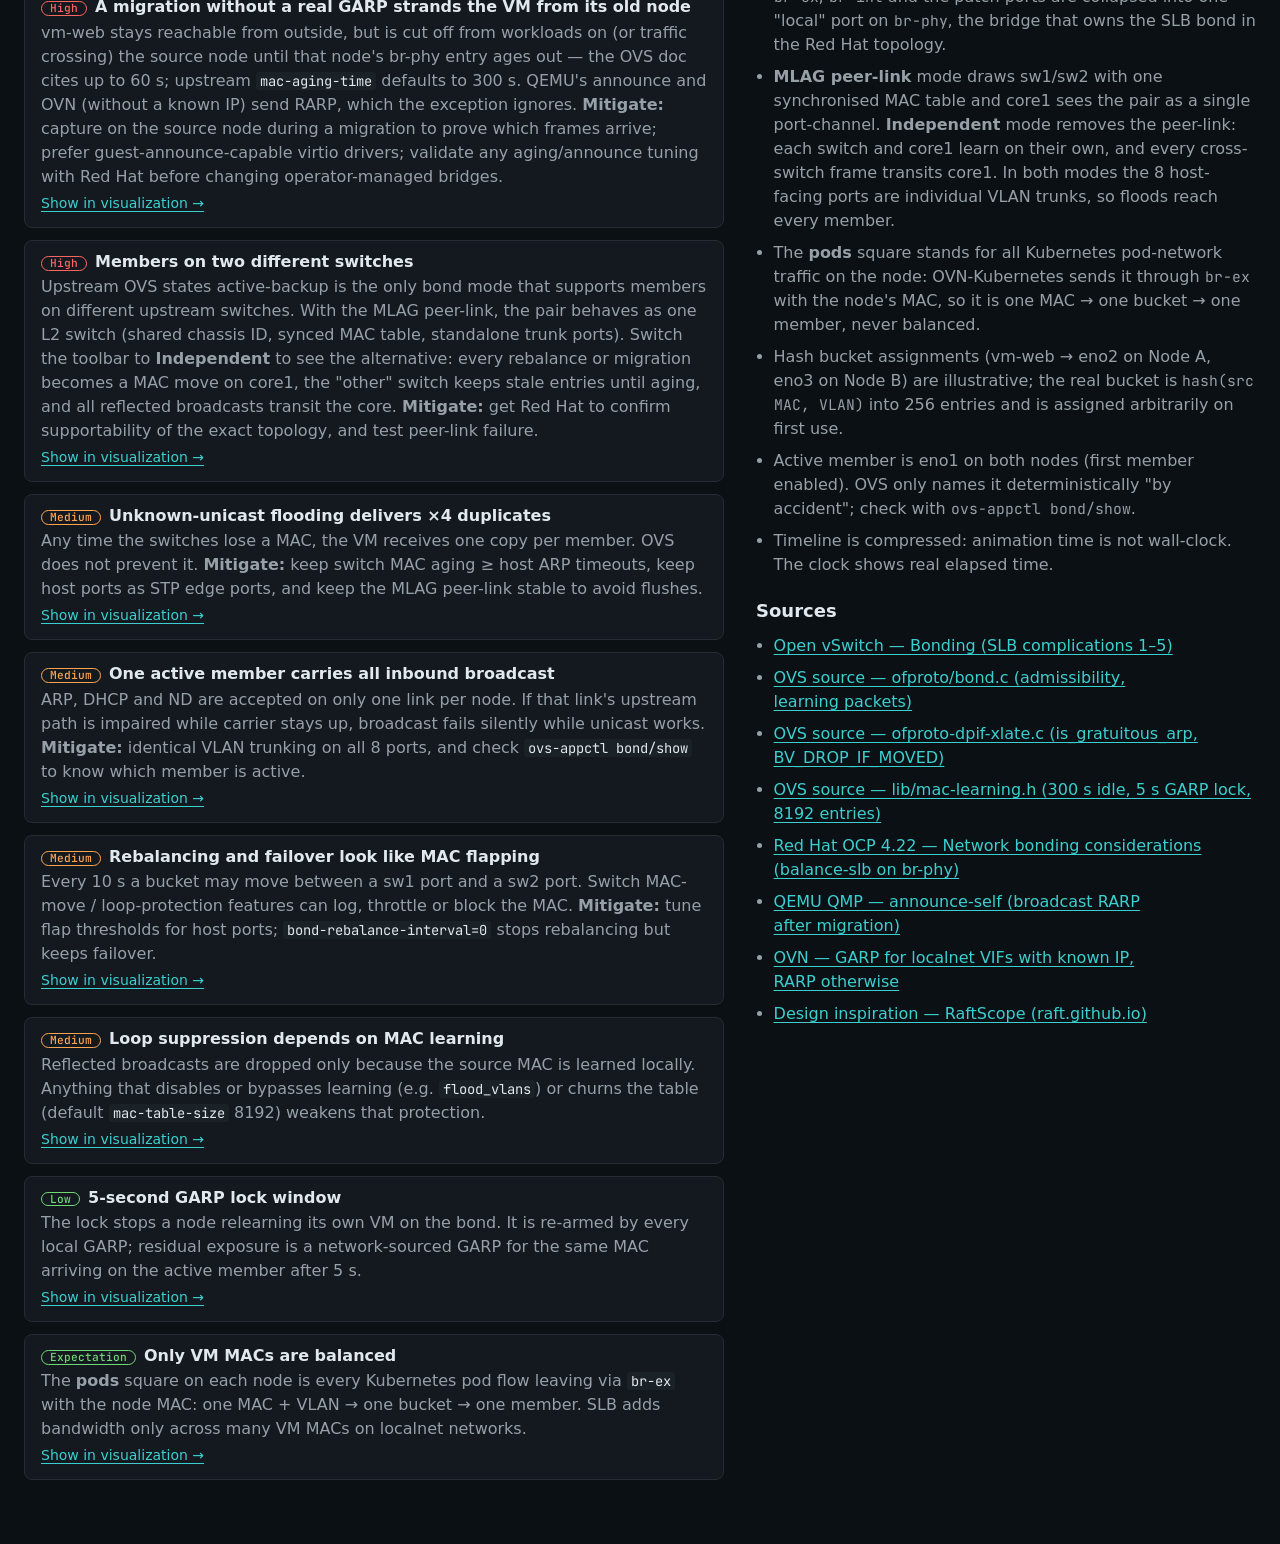
==== commit edf90aea: "Move playback controls and interconnect toggle above the simulation" ====
--- a/index.html
+++ b/index.html
@@ -27,15 +27,35 @@
 </header>
 
 <main id="scope">
-  <section class="stage">
-    <div class="canvas-wrap">
-      <div class="toolbar">
+  <section class="transport" aria-label="Playback controls">
+    <div class="toolbar">
         <span class="tb-label">Switch interconnect</span>
         <div class="seg" role="group" aria-label="Switch interconnect mode" id="modeSeg">
           <button type="button" data-mode="mlag" aria-pressed="true">MLAG peer-link</button>
           <button type="button" data-mode="indep" aria-pressed="false">Independent · L2 via core1</button>
         </div>
       </div>
+
+    <div class="btns">
+      <button id="prev" class="ib" aria-label="Previous step" title="Previous step (←)"><svg viewBox="0 0 24 24"><path d="M6 5v14M19 5l-10 7 10 7z"/></svg></button>
+      <button id="play" class="ib main" aria-label="Play" title="Play / pause (space)"><svg viewBox="0 0 24 24" id="playIcon"><path d="M7 4l13 8-13 8z"/></svg></button>
+      <button id="next" class="ib" aria-label="Next step" title="Next step (→)"><svg viewBox="0 0 24 24"><path d="M18 5v14M5 5l10 7-10 7z"/></svg></button>
+      <button id="restart" class="ib" aria-label="Restart scenario" title="Restart"><svg viewBox="0 0 24 24"><path d="M4 12a8 8 0 1 0 2.4-5.7M4 4v5h5"/></svg></button>
+    </div>
+    <div class="track-wrap">
+      <div class="track" id="track"></div>
+      <input type="range" id="scrub" min="0" max="1000" value="0" step="1" aria-label="Timeline" />
+    </div>
+    <div class="opts">
+      <label class="sel"><span>Speed</span>
+        <select id="speed"><option value="0.25">0.25×</option><option value="0.5">0.5×</option><option value="1" selected>1×</option><option value="2">2×</option></select>
+      </label>
+      <label class="chk"><input type="checkbox" id="hold" checked /> <span>Pause after each step</span></label>
+      <label class="chk"><input type="checkbox" id="loop" /> <span>Loop · restart after 1.5 s</span></label>
+    </div>
+  </section>
+  <section class="stage">
+    <div class="canvas-wrap">
       <div class="whatif" id="whatif" hidden>Hypothetical</div>
       <svg id="topo" viewBox="0 0 1000 704" role="img" aria-labelledby="topoTitle">
         <title id="topoTitle">Two OpenShift nodes, each with a four-member OVS balance-slb bond. eno1 and eno2 connect to sw1, eno3 and eno4 connect to sw2. sw1 and sw2 are an MLAG pair uplinked to core1.</title>
@@ -69,25 +89,6 @@
     </aside>
   </section>
 
-  <section class="transport" aria-label="Playback controls">
-    <div class="btns">
-      <button id="prev" class="ib" aria-label="Previous step" title="Previous step (←)"><svg viewBox="0 0 24 24"><path d="M6 5v14M19 5l-10 7 10 7z"/></svg></button>
-      <button id="play" class="ib main" aria-label="Play" title="Play / pause (space)"><svg viewBox="0 0 24 24" id="playIcon"><path d="M7 4l13 8-13 8z"/></svg></button>
-      <button id="next" class="ib" aria-label="Next step" title="Next step (→)"><svg viewBox="0 0 24 24"><path d="M18 5v14M5 5l10 7-10 7z"/></svg></button>
-      <button id="restart" class="ib" aria-label="Restart scenario" title="Restart"><svg viewBox="0 0 24 24"><path d="M4 12a8 8 0 1 0 2.4-5.7M4 4v5h5"/></svg></button>
-    </div>
-    <div class="track-wrap">
-      <div class="track" id="track"></div>
-      <input type="range" id="scrub" min="0" max="1000" value="0" step="1" aria-label="Timeline" />
-    </div>
-    <div class="opts">
-      <label class="sel"><span>Speed</span>
-        <select id="speed"><option value="0.25">0.25×</option><option value="0.5">0.5×</option><option value="1" selected>1×</option><option value="2">2×</option></select>
-      </label>
-      <label class="chk"><input type="checkbox" id="hold" checked /> <span>Pause after each step</span></label>
-      <label class="chk"><input type="checkbox" id="loop" /> <span>Loop · restart after 1.5 s</span></label>
-    </div>
-  </section>
 
   <section class="below">
     <div class="below-grid">
--- a/style.css
+++ b/style.css
@@ -93,7 +93,7 @@
 .stage { display: grid; grid-template-columns: minmax(0, 1fr) minmax(320px, 400px); gap: var(--space-5); align-items: start; }
 .canvas-wrap { position: relative; background: var(--color-surface); border: 1px solid var(--color-divider); border-radius: var(--radius-lg); padding: var(--space-3); }
 #topo { display: block; width: 100%; height: auto; }
-.toolbar { display: flex; align-items: center; gap: var(--space-3); padding: 0 var(--space-1) var(--space-2); flex-wrap: wrap; }
+.toolbar { display: flex; align-items: center; gap: var(--space-2); padding-right: var(--space-4); border-right: 1px solid var(--color-divider); }
 .tb-label { font-size: var(--text-xs); color: var(--color-text-muted); }
 .seg { display: inline-flex; border: 1px solid var(--color-border); border-radius: var(--radius-full); overflow: hidden; background: var(--color-surface-2); }
 .seg button { font: inherit; font-size: var(--text-xs); font-weight: 500; color: var(--color-text-muted); background: transparent; border: 0; padding: 0.4rem 0.8rem; cursor: pointer; min-height: 34px; transition: background var(--transition-interactive), color var(--transition-interactive); }
@@ -104,10 +104,10 @@
 #topo .pod { fill: oklch(0.3 0.05 60); stroke: var(--color-pod); stroke-width: 1.5; }
 #topo .frame.pod { fill: var(--color-pod); }
 .whatif {
-  position: absolute; top: 56px; left: 50%; transform: translateX(-50%);
-  font-size: var(--text-xs); font-weight: 500; color: var(--color-warning);
+  position: absolute; top: var(--space-3); left: var(--space-3); max-width: 290px;
+  font-size: var(--text-xs); font-weight: 500; line-height: 1.3; color: var(--color-warning);
   background: color-mix(in oklab, var(--color-warning) 14%, var(--color-surface));
-  border: 1px dashed var(--color-warning); border-radius: var(--radius-full); padding: 0.25rem 0.75rem; z-index: 2;
+  border: 1px dashed var(--color-warning); border-radius: var(--radius-md); padding: 0.3rem 0.7rem; z-index: 2;
 }
 .legend { display: flex; flex-wrap: wrap; gap: var(--space-2) var(--space-4); padding: var(--space-2) var(--space-2) var(--space-1); font-size: var(--text-xs); color: var(--color-text-muted); }
 .legend span { display: inline-flex; align-items: center; gap: 0.4rem; }
@@ -187,7 +187,7 @@
 @keyframes rowflash { 0% { background: var(--color-primary-highlight); } 100% { background: transparent; } }
 
 /* ---------- Transport ---------- */
-.transport { margin-top: var(--space-4); display: grid; grid-template-columns: auto 1fr auto; gap: var(--space-4); align-items: center; background: var(--color-surface); border: 1px solid var(--color-divider); border-radius: var(--radius-lg); padding: var(--space-3) var(--space-4); }
+.transport { margin-bottom: var(--space-4); display: grid; grid-template-columns: auto auto minmax(140px, 1fr) auto; gap: var(--space-4); align-items: center; background: var(--color-surface); border: 1px solid var(--color-divider); border-radius: var(--radius-lg); padding: var(--space-3) var(--space-4); }
 .btns { display: flex; gap: var(--space-2); }
 .ib { width: 44px; height: 44px; border-radius: var(--radius-full); border: 1px solid var(--color-border); background: var(--color-surface-2); color: var(--color-text); cursor: pointer; display: inline-grid; place-items: center; transition: background var(--transition-interactive), transform var(--transition-interactive); }
 .ib svg { width: 20px; height: 20px; fill: none; stroke: currentColor; stroke-width: 2; stroke-linecap: round; stroke-linejoin: round; }
@@ -225,6 +225,9 @@
 .src li { word-break: break-word; }
 
 @media (max-width: 1100px) {
+  .transport { grid-template-columns: 1fr 1fr; }
+  .toolbar { border-right: 0; padding-right: 0; }
+  .track-wrap { grid-column: 1 / -1; }
   .stage { grid-template-columns: 1fr; }
   .side { position: static; }
   .below-grid { grid-template-columns: 1fr; }
@@ -234,7 +237,8 @@
   .top { padding: var(--space-3); }
   .scen { margin-left: 0; }
   .transport { grid-template-columns: 1fr; }
-  .opts { justify-content: space-between; }
+  .opts { justify-content: space-between; flex-wrap: wrap; }
+  .toolbar { flex-wrap: wrap; }
   .tables { grid-template-columns: 1fr; }
   .tbl.sw { grid-column: auto; }
 }
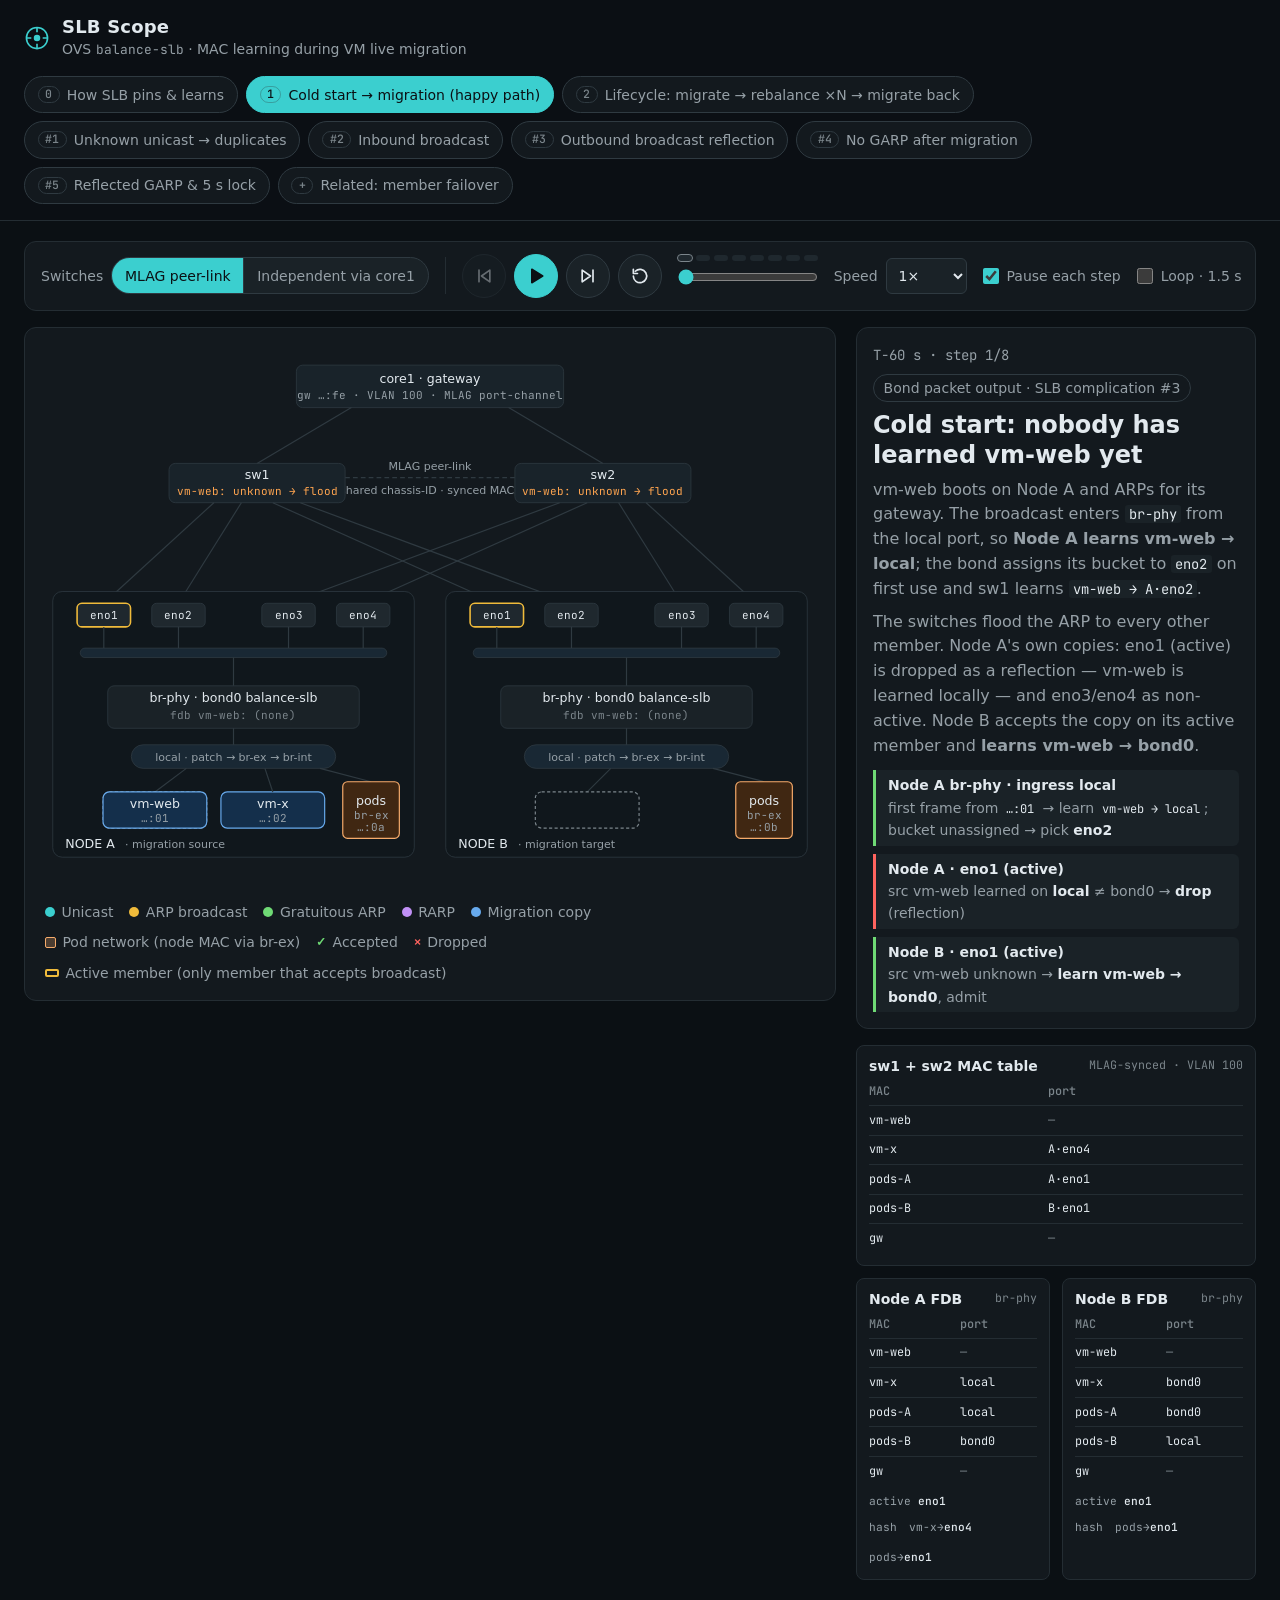
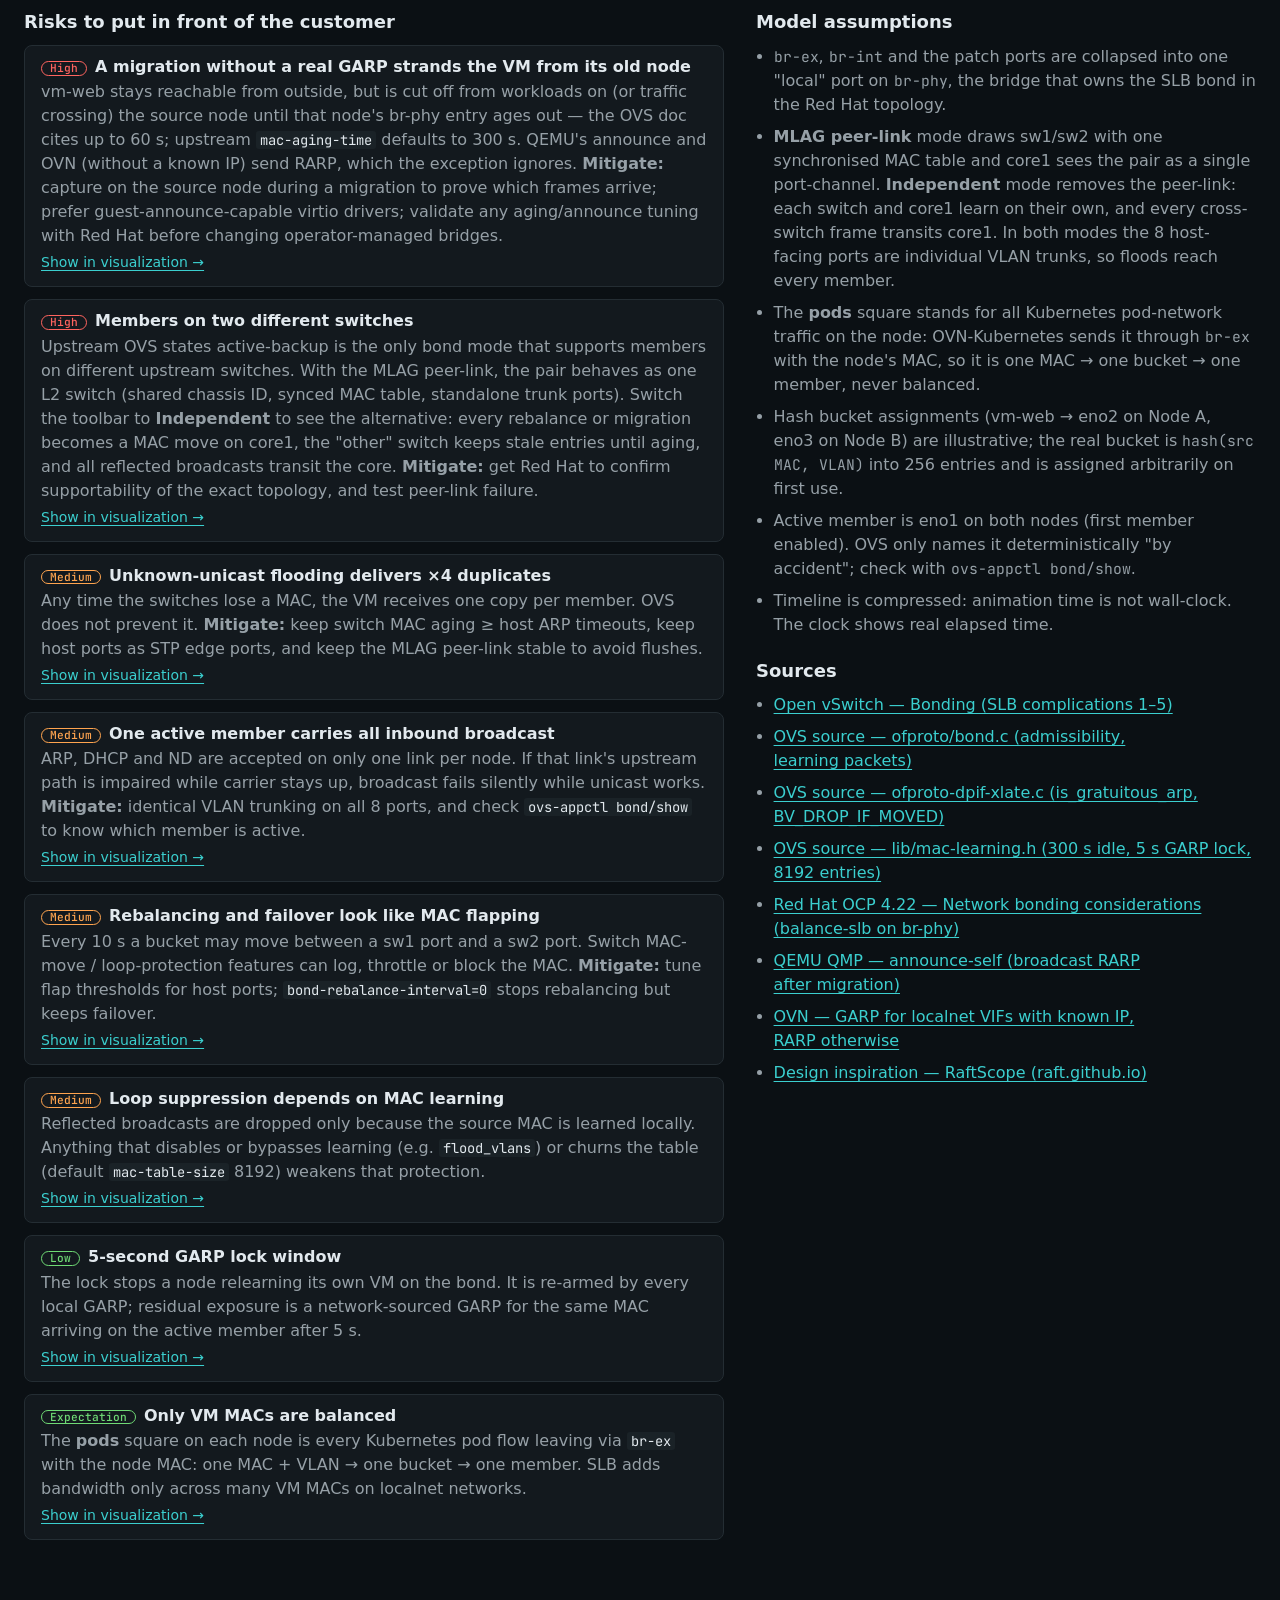
==== commit cf9554b3: "Add lifecycle scenario with selectable rebalance count and background pod traffic" ====
--- a/index.html
+++ b/index.html
@@ -29,11 +29,14 @@
 <main id="scope">
   <section class="transport" aria-label="Playback controls">
     <div class="toolbar">
-        <span class="tb-label">Switch interconnect</span>
+        <span class="tb-label">Switches</span>
         <div class="seg" role="group" aria-label="Switch interconnect mode" id="modeSeg">
           <button type="button" data-mode="mlag" aria-pressed="true">MLAG peer-link</button>
-          <button type="button" data-mode="indep" aria-pressed="false">Independent · L2 via core1</button>
+          <button type="button" data-mode="indep" aria-pressed="false">Independent via core1</button>
         </div>
+        <label class="sel" id="lifeOpt" hidden><span>Rebalances</span>
+          <select id="nreb" aria-label="Number of hash rebalances before the second migration"><option value="0">0</option><option value="1">1</option><option value="2" selected>2</option><option value="3">3</option><option value="4">4</option><option value="5">5</option><option value="6">6</option></select>
+        </label>
       </div>
 
     <div class="btns">
@@ -50,8 +53,8 @@
       <label class="sel"><span>Speed</span>
         <select id="speed"><option value="0.25">0.25×</option><option value="0.5">0.5×</option><option value="1" selected>1×</option><option value="2">2×</option></select>
       </label>
-      <label class="chk"><input type="checkbox" id="hold" checked /> <span>Pause after each step</span></label>
-      <label class="chk"><input type="checkbox" id="loop" /> <span>Loop · restart after 1.5 s</span></label>
+      <label class="chk"><input type="checkbox" id="hold" checked /> <span>Pause each step</span></label>
+      <label class="chk"><input type="checkbox" id="loop" /> <span>Loop · 1.5 s</span></label>
     </div>
   </section>
   <section class="stage">
--- a/style.css
+++ b/style.css
@@ -94,9 +94,10 @@
 .canvas-wrap { position: relative; background: var(--color-surface); border: 1px solid var(--color-divider); border-radius: var(--radius-lg); padding: var(--space-3); }
 #topo { display: block; width: 100%; height: auto; }
 .toolbar { display: flex; align-items: center; gap: var(--space-2); padding-right: var(--space-4); border-right: 1px solid var(--color-divider); }
-.tb-label { font-size: var(--text-xs); color: var(--color-text-muted); }
+.tb-label { font-size: var(--text-xs); color: var(--color-text-muted); white-space: nowrap; }
+.chk span, .toolbar .sel span { white-space: nowrap; }
 .seg { display: inline-flex; border: 1px solid var(--color-border); border-radius: var(--radius-full); overflow: hidden; background: var(--color-surface-2); }
-.seg button { font: inherit; font-size: var(--text-xs); font-weight: 500; color: var(--color-text-muted); background: transparent; border: 0; padding: 0.4rem 0.8rem; cursor: pointer; min-height: 34px; transition: background var(--transition-interactive), color var(--transition-interactive); }
+.seg button { white-space: nowrap; font: inherit; font-size: var(--text-xs); font-weight: 500; color: var(--color-text-muted); background: transparent; border: 0; padding: 0.4rem 0.8rem; cursor: pointer; min-height: 34px; transition: background var(--transition-interactive), color var(--transition-interactive); }
 .seg button + button { border-left: 1px solid var(--color-border); }
 .seg button[aria-pressed='true'] { background: var(--color-primary); color: var(--color-text-inverse); }
 .seg button:hover:not([aria-pressed='true']) { color: var(--color-text); }
@@ -204,8 +205,9 @@
 .track span.cur { outline: 1px solid var(--color-text-faint); }
 #scrub { width: 100%; accent-color: var(--color-primary); margin: 0; height: 20px; }
 .opts { display: flex; gap: var(--space-4); align-items: center; font-size: var(--text-xs); color: var(--color-text-muted); }
-.opts select { font: inherit; color: var(--color-text); background: var(--color-surface-2); border: 1px solid var(--color-border); border-radius: var(--radius-sm); padding: 0.35rem 0.5rem; min-height: 36px; }
-.opts .sel { display: inline-flex; align-items: center; gap: var(--space-2); }
+.opts select, .toolbar select { font: inherit; color: var(--color-text); background: var(--color-surface-2); border: 1px solid var(--color-border); border-radius: var(--radius-sm); padding: 0.35rem 0.5rem; min-height: 36px; }
+.opts .sel, .toolbar .sel { display: inline-flex; align-items: center; gap: var(--space-2); font-size: var(--text-xs); color: var(--color-text-muted); }
+.toolbar .sel { margin-left: var(--space-2); }
 .chk { display: inline-flex; align-items: center; gap: var(--space-2); cursor: pointer; }
 .chk input { accent-color: var(--color-primary); width: 16px; height: 16px; }
 
@@ -245,3 +247,5 @@
 @media (prefers-reduced-motion: reduce) {
   .ib, .scen button { transition: none; }
 }
+
+[hidden] { display: none !important; }
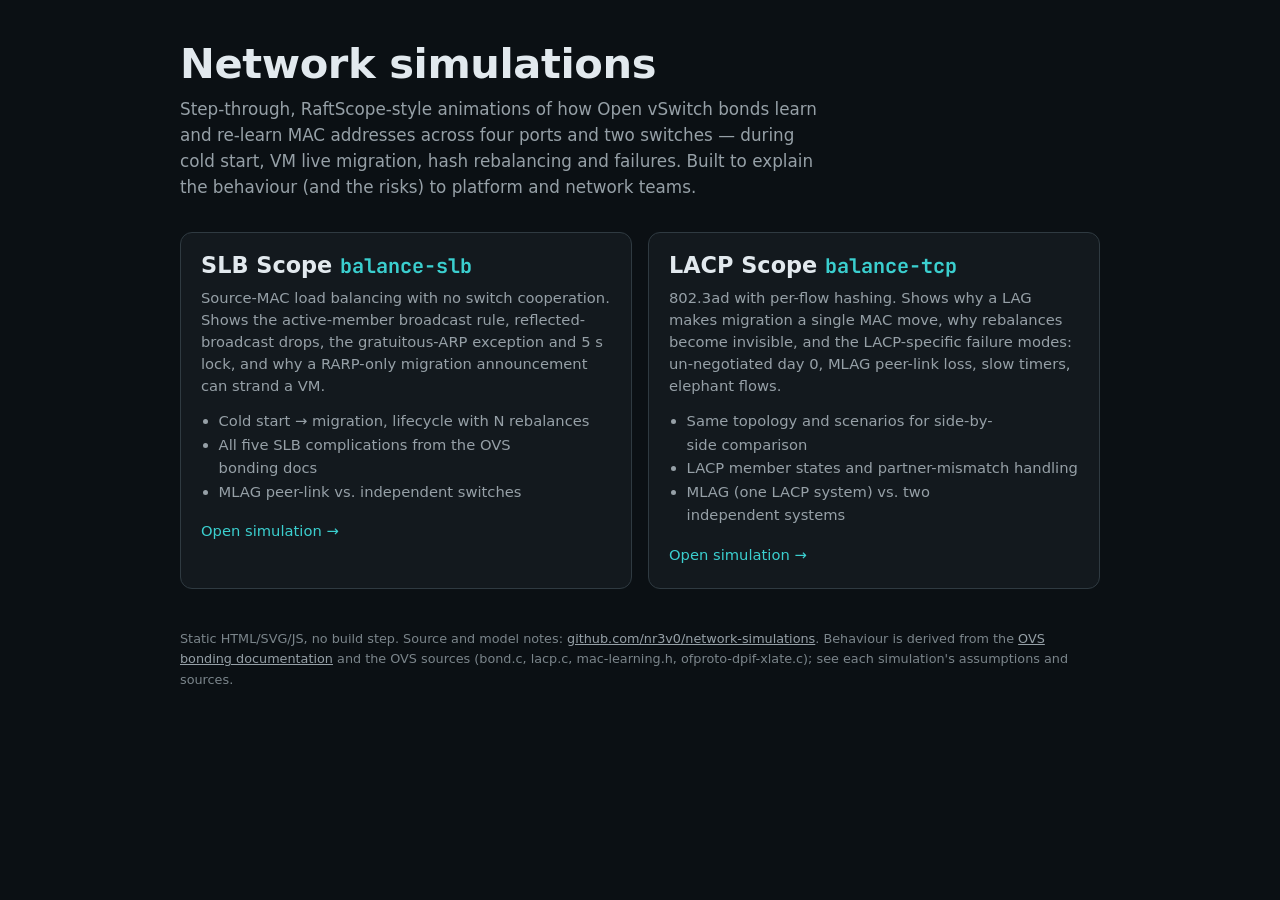
==== commit 29cf72f2: "Add LACP Scope (balance-tcp) simulation, landing page for GitHub Pages, cross-links" ====
--- a/index.html
+++ b/index.html
@@ -3,127 +3,62 @@
 <head>
 <meta charset="utf-8" />
 <meta name="viewport" content="width=device-width, initial-scale=1" />
-<title>SLB Scope — OVS balance-slb MAC learning during VM live migration</title>
-<meta name="description" content="Step-through visualization of Open vSwitch balance-slb MAC learning across two MLAG switches and four bond members during a VM live migration, including every complication from the OVS bonding documentation." />
+<title>Network simulations — OVS bonding during VM live migration</title>
+<meta name="description" content="Interactive, step-through simulations of Open vSwitch bond behaviour (balance-slb and LACP balance-tcp) across two switches during VM live migration." />
 <link href="https://api.fontshare.com/v2/css?f[]=general-sans@400,500,600&display=swap" rel="stylesheet" />
-<link rel="preconnect" href="https://fonts.googleapis.com" />
-<link rel="preconnect" href="https://fonts.gstatic.com" crossorigin />
-<link href="https://fonts.googleapis.com/css2?family=JetBrains+Mono:wght@400;500;600&display=swap" rel="stylesheet" />
+<link href="https://fonts.googleapis.com/css2?family=JetBrains+Mono:wght@400;500&display=swap" rel="stylesheet" />
 <link rel="icon" href="data:," />
-<link rel="stylesheet" href="./base.css" />
-<link rel="stylesheet" href="./style.css" />
+<link rel="stylesheet" href="./ovs-balance-slb/base.css" />
+<style>
+  :root { --text-xs: 0.8rem; --text-sm: 0.92rem; --text-base: 1.05rem; --text-xl: 1.4rem; --text-3xl: clamp(1.9rem, 1.4rem + 2vw, 2.6rem);
+    --space-2: 0.5rem; --space-3: 0.75rem; --space-4: 1rem; --space-5: 1.25rem; --space-8: 2rem; --space-10: 2.5rem; --space-12: 3rem; --space-16: 4rem; --radius-lg: 0.75rem;
+    --font-sans: 'General Sans', 'Inter', system-ui, sans-serif; --font-mono: 'JetBrains Mono', ui-monospace, Menlo, monospace;
+    --color-background: oklch(0.17 0.012 240); --color-bg: var(--color-background); --color-surface: oklch(0.21 0.014 240); --color-border: oklch(0.34 0.02 240);
+    --color-text: oklch(0.93 0.01 240); --color-text-muted: oklch(0.70 0.015 240); --color-text-faint: oklch(0.61 0.015 240); --color-primary: oklch(0.78 0.12 195); }
+  html { color-scheme: dark; }
+  body { margin: 0; background: var(--color-background); color: var(--color-text); font-family: var(--font-sans); }
+  main { max-width: 960px; margin: 0 auto; padding: var(--space-10) var(--space-5) var(--space-12); }
+  h1 { font-size: var(--text-3xl); margin: 0 0 var(--space-2); letter-spacing: -0.01em; }
+  .lede { color: var(--color-text-muted); max-width: 60ch; line-height: 1.55; margin: 0 0 var(--space-8); }
+  .grid { display: grid; grid-template-columns: repeat(auto-fit, minmax(300px, 1fr)); gap: var(--space-4); }
+  a.card { display: block; text-decoration: none; color: inherit; background: var(--color-surface); border: 1px solid var(--color-border); border-radius: var(--radius-lg); padding: var(--space-5); transition: border-color 0.15s ease, transform 0.15s ease; }
+  a.card:hover { border-color: var(--color-primary); transform: translateY(-2px); }
+  .card h2 { margin: 0 0 var(--space-2); font-size: var(--text-xl); }
+  .card .mono { font-family: var(--font-mono); font-size: 0.9em; color: var(--color-primary); }
+  .card p { margin: 0 0 var(--space-3); color: var(--color-text-muted); line-height: 1.5; font-size: var(--text-sm); }
+  .card ul { margin: 0; padding-left: 1.1rem; color: var(--color-text-muted); font-size: var(--text-sm); line-height: 1.6; }
+  .card .go { display: inline-block; margin-top: var(--space-4); color: var(--color-primary); font-weight: 500; font-size: var(--text-sm); }
+  footer { margin-top: var(--space-10); color: var(--color-text-faint); font-size: var(--text-xs); line-height: 1.6; }
+  footer a { color: var(--color-text-muted); }
+</style>
 </head>
 <body>
-<a class="skip" href="#scope">Skip to visualization</a>
-<header class="top">
-  <div class="brand">
-    <svg viewBox="0 0 32 32" width="26" height="26" aria-hidden="true"><circle cx="16" cy="16" r="13" fill="none" stroke="currentColor" stroke-width="2"/><circle cx="16" cy="16" r="4" fill="currentColor"/><path d="M16 3v6M16 23v6M3 16h6M23 16h6" stroke="currentColor" stroke-width="2"/></svg>
-    <div>
-      <div class="brand-name">SLB Scope</div>
-      <div class="brand-sub">OVS <span class="mono">balance-slb</span> · MAC learning during VM live migration</div>
-    </div>
+<main>
+  <h1>Network simulations</h1>
+  <p class="lede">Step-through, RaftScope-style animations of how Open vSwitch bonds learn and re-learn MAC addresses across four ports and two switches — during cold start, VM live migration, hash rebalancing and failures. Built to explain the behaviour (and the risks) to platform and network teams.</p>
+  <div class="grid">
+    <a class="card" href="./ovs-balance-slb/">
+      <h2>SLB Scope <span class="mono">balance-slb</span></h2>
+      <p>Source-MAC load balancing with no switch cooperation. Shows the active-member broadcast rule, reflected-broadcast drops, the gratuitous-ARP exception and 5 s lock, and why a RARP-only migration announcement can strand a VM.</p>
+      <ul>
+        <li>Cold start → migration, lifecycle with N rebalances</li>
+        <li>All five SLB complications from the OVS bonding docs</li>
+        <li>MLAG peer-link vs. independent switches</li>
+      </ul>
+      <span class="go">Open simulation →</span>
+    </a>
+    <a class="card" href="./ovs-lacp-balance-tcp/">
+      <h2>LACP Scope <span class="mono">balance-tcp</span></h2>
+      <p>802.3ad with per-flow hashing. Shows why a LAG makes migration a single MAC move, why rebalances become invisible, and the LACP-specific failure modes: un-negotiated day 0, MLAG peer-link loss, slow timers, elephant flows.</p>
+      <ul>
+        <li>Same topology and scenarios for side-by-side comparison</li>
+        <li>LACP member states and partner-mismatch handling</li>
+        <li>MLAG (one LACP system) vs. two independent systems</li>
+      </ul>
+      <span class="go">Open simulation →</span>
+    </a>
   </div>
-  <nav class="scen" id="scenarios" aria-label="Scenarios"></nav>
-</header>
-
-<main id="scope">
-  <section class="transport" aria-label="Playback controls">
-    <div class="toolbar">
-        <span class="tb-label">Switches</span>
-        <div class="seg" role="group" aria-label="Switch interconnect mode" id="modeSeg">
-          <button type="button" data-mode="mlag" aria-pressed="true">MLAG peer-link</button>
-          <button type="button" data-mode="indep" aria-pressed="false">Independent via core1</button>
-        </div>
-        <label class="sel" id="lifeOpt" hidden><span>Rebalances</span>
-          <select id="nreb" aria-label="Number of hash rebalances before the second migration"><option value="0">0</option><option value="1">1</option><option value="2" selected>2</option><option value="3">3</option><option value="4">4</option><option value="5">5</option><option value="6">6</option></select>
-        </label>
-      </div>
-
-    <div class="btns">
-      <button id="prev" class="ib" aria-label="Previous step" title="Previous step (←)"><svg viewBox="0 0 24 24"><path d="M6 5v14M19 5l-10 7 10 7z"/></svg></button>
-      <button id="play" class="ib main" aria-label="Play" title="Play / pause (space)"><svg viewBox="0 0 24 24" id="playIcon"><path d="M7 4l13 8-13 8z"/></svg></button>
-      <button id="next" class="ib" aria-label="Next step" title="Next step (→)"><svg viewBox="0 0 24 24"><path d="M18 5v14M5 5l10 7-10 7z"/></svg></button>
-      <button id="restart" class="ib" aria-label="Restart scenario" title="Restart"><svg viewBox="0 0 24 24"><path d="M4 12a8 8 0 1 0 2.4-5.7M4 4v5h5"/></svg></button>
-    </div>
-    <div class="track-wrap">
-      <div class="track" id="track"></div>
-      <input type="range" id="scrub" min="0" max="1000" value="0" step="1" aria-label="Timeline" />
-    </div>
-    <div class="opts">
-      <label class="sel"><span>Speed</span>
-        <select id="speed"><option value="0.25">0.25×</option><option value="0.5">0.5×</option><option value="1" selected>1×</option><option value="2">2×</option></select>
-      </label>
-      <label class="chk"><input type="checkbox" id="hold" checked /> <span>Pause each step</span></label>
-      <label class="chk"><input type="checkbox" id="loop" /> <span>Loop · 1.5 s</span></label>
-    </div>
-  </section>
-  <section class="stage">
-    <div class="canvas-wrap">
-      <div class="whatif" id="whatif" hidden>Hypothetical</div>
-      <svg id="topo" viewBox="0 0 1000 704" role="img" aria-labelledby="topoTitle">
-        <title id="topoTitle">Two OpenShift nodes, each with a four-member OVS balance-slb bond. eno1 and eno2 connect to sw1, eno3 and eno4 connect to sw2. sw1 and sw2 are an MLAG pair uplinked to core1.</title>
-        <g id="static"></g>
-        <g id="dyn"></g>
-      </svg>
-      <div class="legend" aria-label="Legend">
-        <span><i class="dot k-uni"></i>Unicast</span>
-        <span><i class="dot k-bcast"></i>ARP broadcast</span>
-        <span><i class="dot k-garp"></i>Gratuitous ARP</span>
-        <span><i class="dot k-rarp"></i>RARP</span>
-        <span><i class="dot k-mig"></i>Migration copy</span>
-        <span><i class="sq"></i>Pod network (node MAC via br-ex)</span>
-        <span><i class="mk ok">✓</i>Accepted</span>
-        <span><i class="mk drop">✕</i>Dropped</span>
-        <span><i class="act"></i>Active member (only member that accepts broadcast)</span>
-      </div>
-    </div>
-
-    <aside class="side">
-      <div class="narr" aria-live="polite">
-        <div class="narr-head">
-          <span class="clock mono" id="clock">T+0.000 s</span>
-          <span class="docref" id="docref"></span>
-        </div>
-        <h2 id="stepTitle">—</h2>
-        <div id="stepBody" class="stepBody"></div>
-        <div id="decision" class="decision"></div>
-      </div>
-      <div class="tables" id="tables"></div>
-    </aside>
-  </section>
-
-
-  <section class="below">
-    <div class="below-grid">
-      <div>
-        <h3>Risks to put in front of the customer</h3>
-        <div class="risks" id="risks"></div>
-      </div>
-      <div class="notes">
-        <h3>Model assumptions</h3>
-        <ul>
-          <li><span class="mono">br-ex</span>, <span class="mono">br-int</span> and the patch ports are collapsed into one "local" port on <span class="mono">br-phy</span>, the bridge that owns the SLB bond in the Red Hat topology.</li>
-          <li><b>MLAG peer-link</b> mode draws sw1/sw2 with one synchronised MAC table and core1 sees the pair as a single port-channel. <b>Independent</b> mode removes the peer-link: each switch and core1 learn on their own, and every cross-switch frame transits core1. In both modes the 8 host-facing ports are individual VLAN trunks, so floods reach every member.</li>
-          <li>The <b>pods</b> square stands for all Kubernetes pod-network traffic on the node: OVN-Kubernetes sends it through <span class="mono">br-ex</span> with the node's MAC, so it is one MAC → one bucket → one member, never balanced.</li>
-          <li>Hash bucket assignments (vm-web → eno2 on Node A, eno3 on Node B) are illustrative; the real bucket is <span class="mono">hash(src MAC, VLAN)</span> into 256 entries and is assigned arbitrarily on first use.</li>
-          <li>Active member is eno1 on both nodes (first member enabled). OVS only names it deterministically "by accident"; check with <span class="mono">ovs-appctl bond/show</span>.</li>
-          <li>Timeline is compressed: animation time is not wall-clock. The clock shows real elapsed time.</li>
-        </ul>
-        <h3>Sources</h3>
-        <ul class="src">
-          <li><a href="https://docs.openvswitch.org/en/stable/topics/bonding/" target="_blank" rel="noopener noreferrer">Open vSwitch — Bonding (SLB complications 1–5)</a></li>
-          <li><a href="https://github.com/openvswitch/ovs/blob/master/ofproto/bond.c" target="_blank" rel="noopener noreferrer">OVS source — ofproto/bond.c (admissibility, learning packets)</a></li>
-          <li><a href="https://github.com/openvswitch/ovs/blob/master/ofproto/ofproto-dpif-xlate.c" target="_blank" rel="noopener noreferrer">OVS source — ofproto-dpif-xlate.c (is_gratuitous_arp, BV_DROP_IF_MOVED)</a></li>
-          <li><a href="https://github.com/openvswitch/ovs/blob/master/lib/mac-learning.h" target="_blank" rel="noopener noreferrer">OVS source — lib/mac-learning.h (300 s idle, 5 s GARP lock, 8192 entries)</a></li>
-          <li><a href="https://docs.redhat.com/en/documentation/openshift_container_platform/4.22/html/advanced_networking/network-bonding-considerations" target="_blank" rel="noopener noreferrer">Red Hat OCP 4.22 — Network bonding considerations (balance-slb on br-phy)</a></li>
-          <li><a href="https://www.qemu.org/docs/master/interop/qemu-qmp-ref.html" target="_blank" rel="noopener noreferrer">QEMU QMP — announce-self (broadcast RARP after migration)</a></li>
-          <li><a href="https://mail.openvswitch.org/pipermail/ovs-dev/2019-September/362322.html" target="_blank" rel="noopener noreferrer">OVN — GARP for localnet VIFs with known IP, RARP otherwise</a></li>
-          <li><a href="https://raft.github.io/" target="_blank" rel="noopener noreferrer">Design inspiration — RaftScope (raft.github.io)</a></li>
-        </ul>
-      </div>
-    </div>
-  </section>
+  <footer>Static HTML/SVG/JS, no build step. Source and model notes: <a href="https://github.com/nr3v0/network-simulations">github.com/nr3v0/network-simulations</a>. Behaviour is derived from the <a href="https://docs.openvswitch.org/en/stable/topics/bonding/">OVS bonding documentation</a> and the OVS sources (bond.c, lacp.c, mac-learning.h, ofproto-dpif-xlate.c); see each simulation's assumptions and sources.</footer>
 </main>
-<script src="./app.js"></script>
 </body>
 </html>
--- a/ovs-balance-slb/base.css
+++ b/ovs-balance-slb/base.css
@@ -0,0 +1,127 @@
+/* base.css */
+*,
+*::before,
+*::after {
+  box-sizing: border-box;
+  margin: 0;
+  padding: 0;
+}
+
+html {
+  -moz-text-size-adjust: none;
+  -webkit-text-size-adjust: none;
+  text-size-adjust: none;
+  -webkit-font-smoothing: antialiased;
+  -moz-osx-font-smoothing: grayscale;
+  text-rendering: optimizeLegibility;
+  scroll-behavior: smooth;
+  hanging-punctuation: first last;
+  scroll-padding-top: var(--space-16);
+}
+
+body {
+  min-height: 100dvh;
+  line-height: 1.6;
+  font-family: var(--font-body, sans-serif);
+  font-size: var(--text-base);
+  color: var(--color-text);
+  background-color: var(--color-bg);
+}
+
+img,
+picture,
+video,
+canvas,
+svg {
+  display: block;
+  max-width: 100%;
+  height: auto;
+}
+ul[role='list'],
+ol[role='list'] {
+  list-style: none;
+}
+input,
+button,
+textarea,
+select {
+  font: inherit;
+  color: inherit;
+}
+
+h1,
+h2,
+h3,
+h4,
+h5,
+h6 {
+  text-wrap: balance;
+  line-height: 1.15;
+}
+p,
+li,
+figcaption {
+  text-wrap: pretty;
+  max-width: 72ch;
+}
+
+::selection {
+  background: oklch(from var(--color-primary) l c h / 0.25);
+  color: var(--color-text);
+}
+
+:focus-visible {
+  outline: 2px solid var(--color-primary);
+  outline-offset: 3px;
+  border-radius: var(--radius-sm);
+}
+
+@media (prefers-reduced-motion: reduce) {
+  *,
+  *::before,
+  *::after {
+    animation-duration: 0.01ms !important;
+    animation-iteration-count: 1 !important;
+    transition-duration: 0.01ms !important;
+    scroll-behavior: auto !important;
+  }
+}
+
+button {
+  cursor: pointer;
+  background: none;
+  border: none;
+}
+table {
+  border-collapse: collapse;
+  width: 100%;
+}
+
+/* Interactive elements: animate hover/focus transitions.
+   Only clickable elements get hover states — see `shared/03-motion.md`.
+   Never add :hover styles to non-interactive elements. */
+a,
+button,
+[role='button'],
+[role='link'],
+input,
+textarea,
+select {
+  transition:
+    color var(--transition-interactive),
+    background var(--transition-interactive),
+    border-color var(--transition-interactive),
+    box-shadow var(--transition-interactive);
+}
+
+.sr-only {
+  position: absolute;
+  width: 1px;
+  height: 1px;
+  padding: 0;
+  margin: -1px;
+  overflow: hidden;
+  clip: rect(0, 0, 0, 0);
+  white-space: nowrap;
+  border-width: 0;
+}
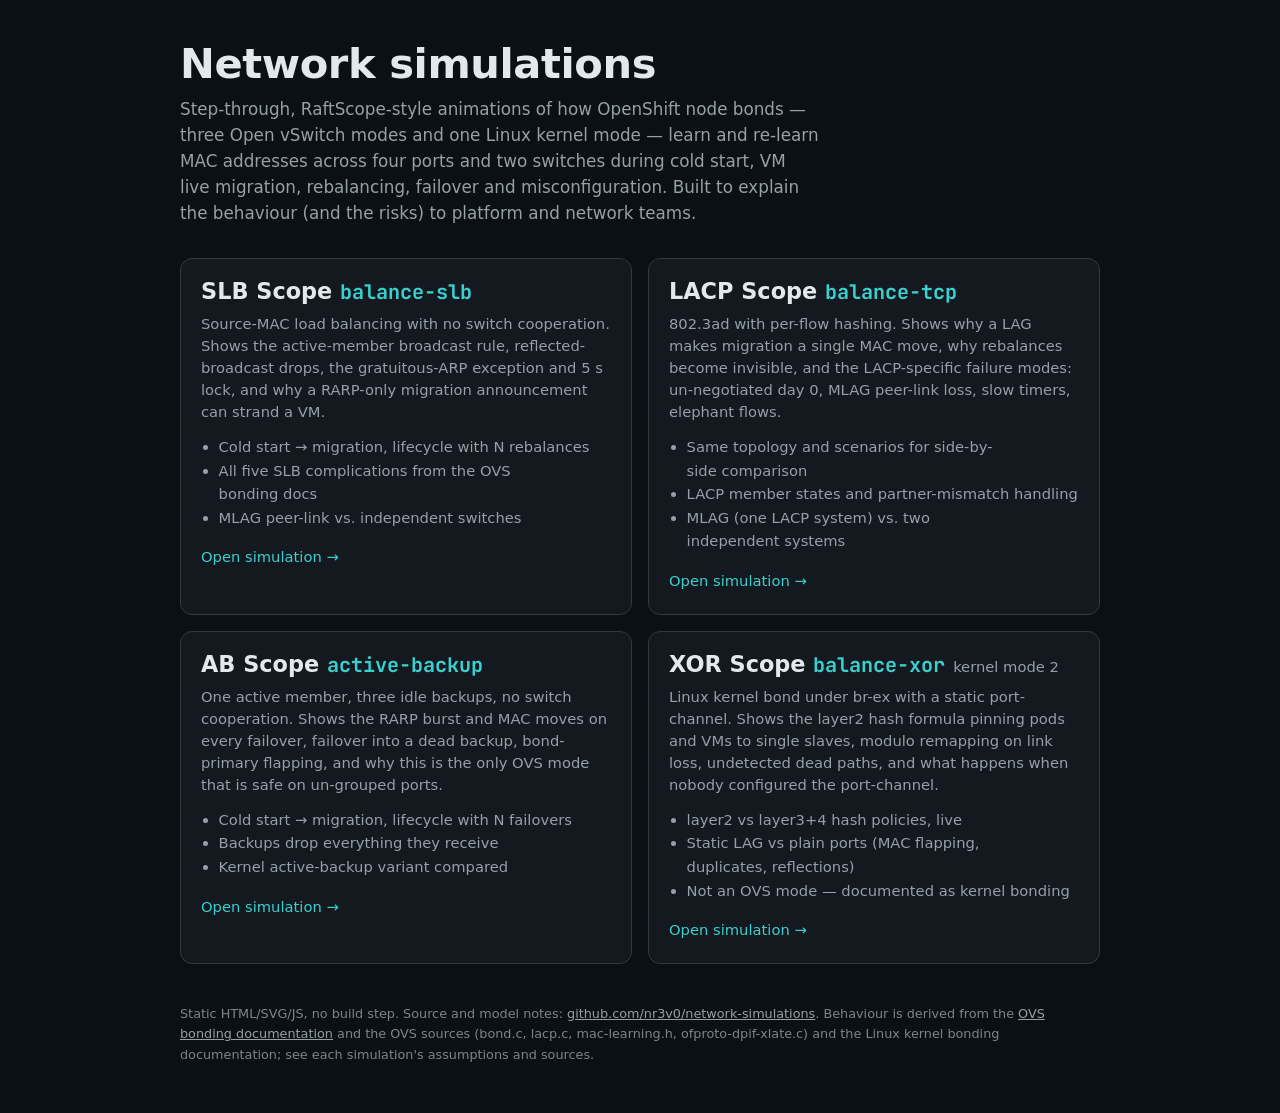
==== commit 1609c060: "Add AB Scope (OVS active-backup) and XOR Scope (kernel balance-xor) simulators; landing page and REA" ====
--- a/index.html
+++ b/index.html
@@ -24,6 +24,7 @@
   a.card { display: block; text-decoration: none; color: inherit; background: var(--color-surface); border: 1px solid var(--color-border); border-radius: var(--radius-lg); padding: var(--space-5); transition: border-color 0.15s ease, transform 0.15s ease; }
   a.card:hover { border-color: var(--color-primary); transform: translateY(-2px); }
   .card h2 { margin: 0 0 var(--space-2); font-size: var(--text-xl); }
+  .card h2 small { font-size: var(--text-sm); color: var(--color-text-muted); font-weight: 400; }
   .card .mono { font-family: var(--font-mono); font-size: 0.9em; color: var(--color-primary); }
   .card p { margin: 0 0 var(--space-3); color: var(--color-text-muted); line-height: 1.5; font-size: var(--text-sm); }
   .card ul { margin: 0; padding-left: 1.1rem; color: var(--color-text-muted); font-size: var(--text-sm); line-height: 1.6; }
@@ -35,7 +36,7 @@
 <body>
 <main>
   <h1>Network simulations</h1>
-  <p class="lede">Step-through, RaftScope-style animations of how Open vSwitch bonds learn and re-learn MAC addresses across four ports and two switches — during cold start, VM live migration, hash rebalancing and failures. Built to explain the behaviour (and the risks) to platform and network teams.</p>
+  <p class="lede">Step-through, RaftScope-style animations of how OpenShift node bonds — three Open vSwitch modes and one Linux kernel mode — learn and re-learn MAC addresses across four ports and two switches during cold start, VM live migration, rebalancing, failover and misconfiguration. Built to explain the behaviour (and the risks) to platform and network teams.</p>
   <div class="grid">
     <a class="card" href="./ovs-balance-slb/">
       <h2>SLB Scope <span class="mono">balance-slb</span></h2>
@@ -57,8 +58,28 @@
       </ul>
       <span class="go">Open simulation →</span>
     </a>
+    <a class="card" href="./ovs-active-backup/">
+      <h2>AB Scope <span class="mono">active-backup</span></h2>
+      <p>One active member, three idle backups, no switch cooperation. Shows the RARP burst and MAC moves on every failover, failover into a dead backup, bond-primary flapping, and why this is the only OVS mode that is safe on un-grouped ports.</p>
+      <ul>
+        <li>Cold start → migration, lifecycle with N failovers</li>
+        <li>Backups drop everything they receive</li>
+        <li>Kernel active-backup variant compared</li>
+      </ul>
+      <span class="go">Open simulation →</span>
+    </a>
+    <a class="card" href="./kernel-balance-xor/">
+      <h2>XOR Scope <span class="mono">balance-xor</span> <small>kernel mode 2</small></h2>
+      <p>Linux kernel bond under br-ex with a static port-channel. Shows the layer2 hash formula pinning pods and VMs to single slaves, modulo remapping on link loss, undetected dead paths, and what happens when nobody configured the port-channel.</p>
+      <ul>
+        <li>layer2 vs layer3+4 hash policies, live</li>
+        <li>Static LAG vs plain ports (MAC flapping, duplicates, reflections)</li>
+        <li>Not an OVS mode — documented as kernel bonding</li>
+      </ul>
+      <span class="go">Open simulation →</span>
+    </a>
   </div>
-  <footer>Static HTML/SVG/JS, no build step. Source and model notes: <a href="https://github.com/nr3v0/network-simulations">github.com/nr3v0/network-simulations</a>. Behaviour is derived from the <a href="https://docs.openvswitch.org/en/stable/topics/bonding/">OVS bonding documentation</a> and the OVS sources (bond.c, lacp.c, mac-learning.h, ofproto-dpif-xlate.c); see each simulation's assumptions and sources.</footer>
+  <footer>Static HTML/SVG/JS, no build step. Source and model notes: <a href="https://github.com/nr3v0/network-simulations">github.com/nr3v0/network-simulations</a>. Behaviour is derived from the <a href="https://docs.openvswitch.org/en/stable/topics/bonding/">OVS bonding documentation</a> and the OVS sources (bond.c, lacp.c, mac-learning.h, ofproto-dpif-xlate.c) and the Linux kernel bonding documentation; see each simulation's assumptions and sources.</footer>
 </main>
 </body>
 </html>
